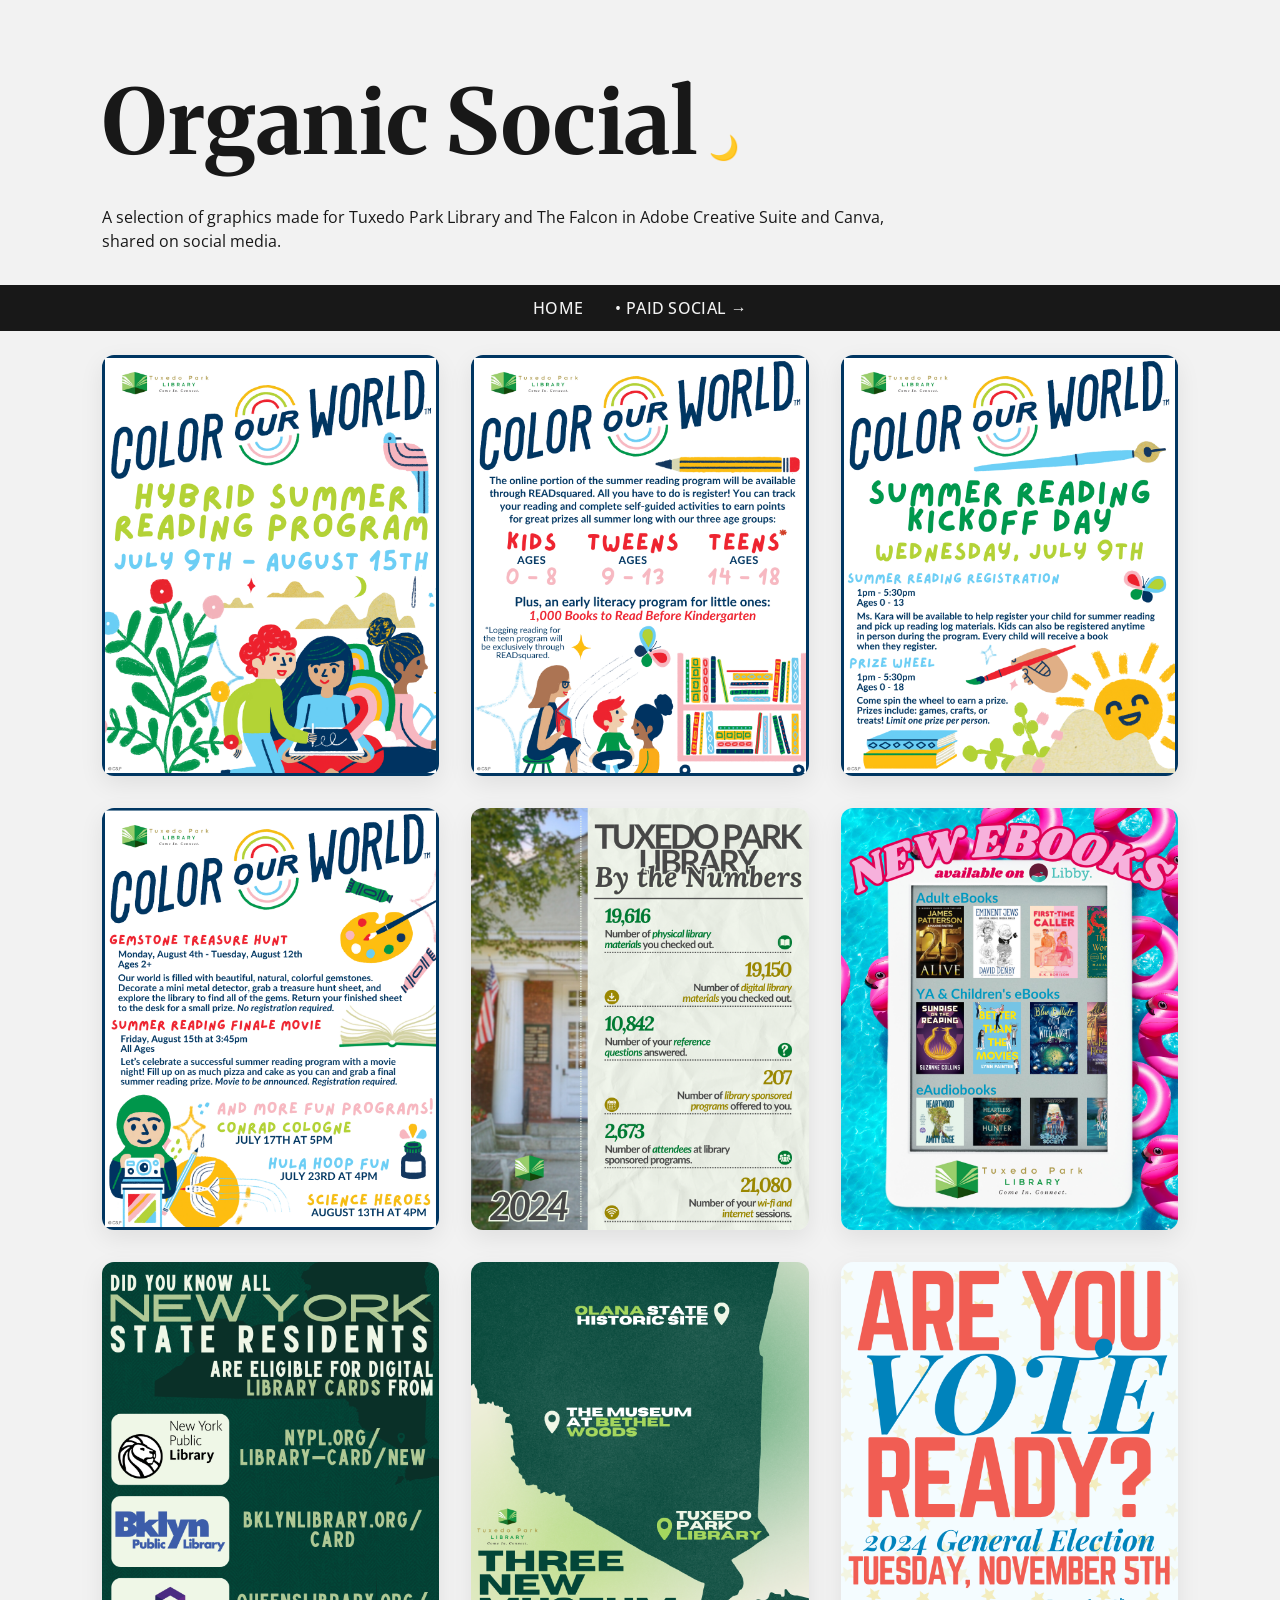
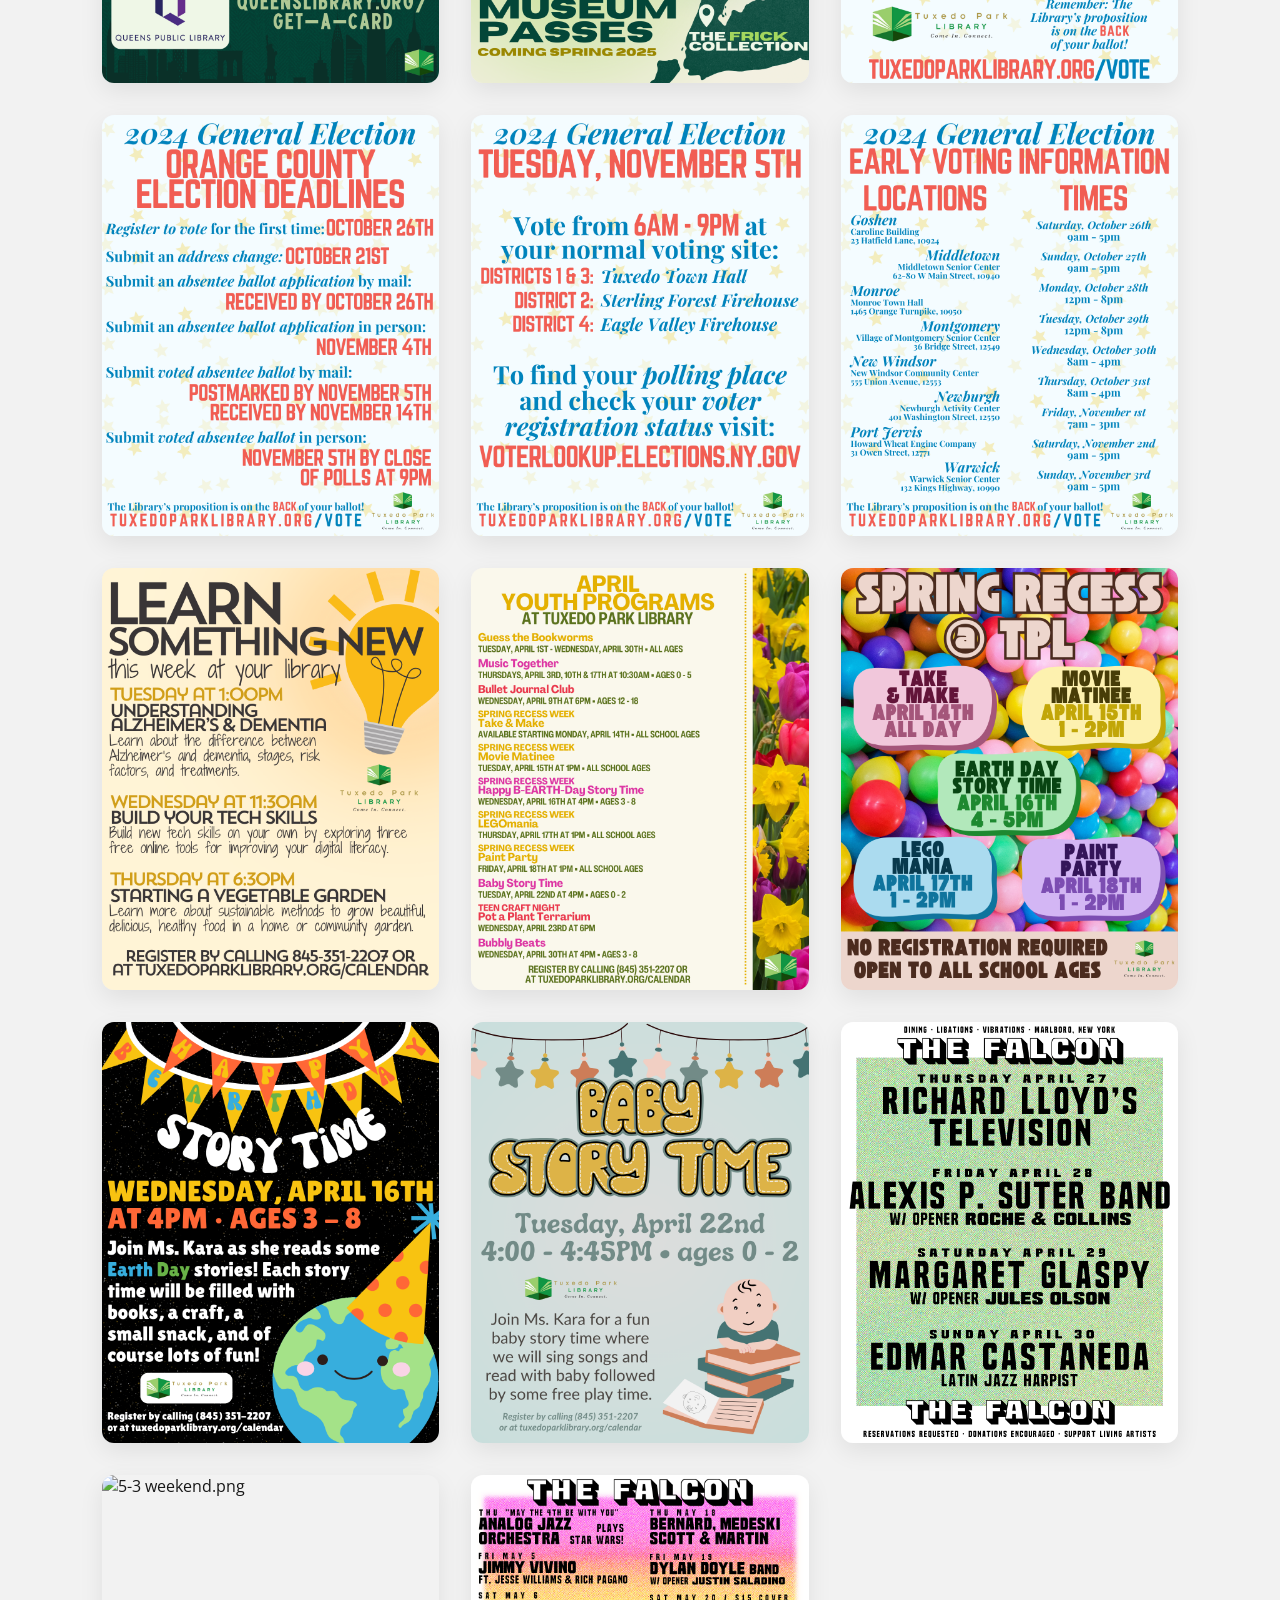
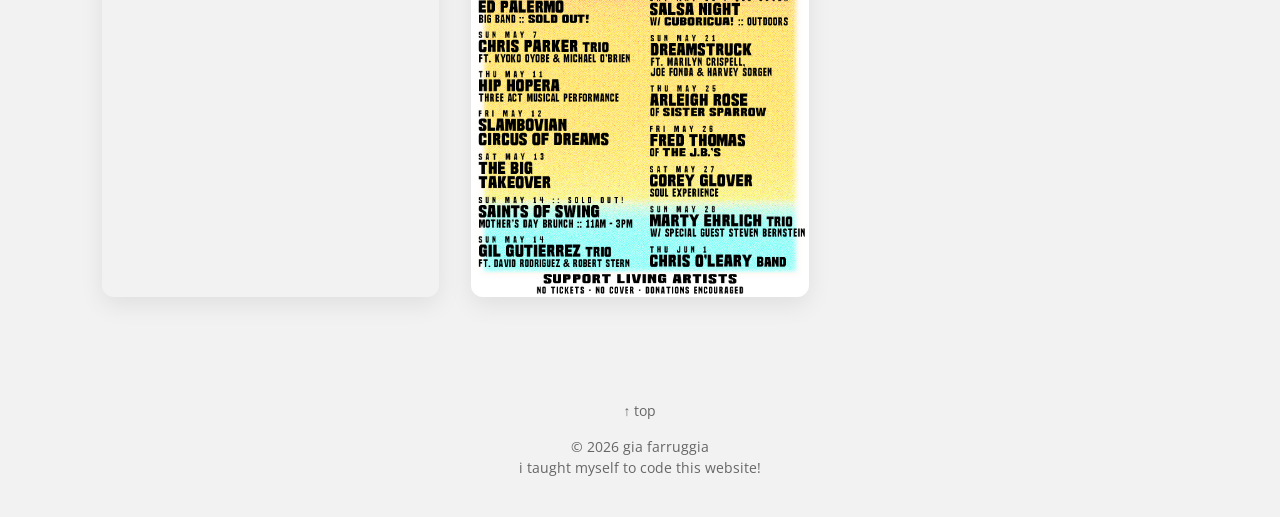
==== pages/organic-social.html @ 2856931c "Refactor links bar layout in organic-social.html" ====
<!DOCTYPE html>
<html>
<head>
    <meta charset="utf-8">
    <meta name="viewport" content="width=device-width,initial-scale=1">

    <title>Organic Social | Gia Farruggia</title>
    <link rel="icon" type="image/png" href="../assets/G.ico">

    <link rel="preconnect" href="https://fonts.googleapis.com">
    <link rel="preconnect" href="https://fonts.gstatic.com" crossorigin>

    <link href="https://fonts.googleapis.com/css2?family=Merriweather:wght@400;700&family=Open+Sans:wght@300;400;600&display=swap" rel="stylesheet">

    <link rel="stylesheet" href="../style.css">
</head>

<body id="top" class="gallery-page">

<section class="intro">

    <div class="intro-text">

        <div class="mobile-theme-link">
            <a href="#" id="theme-toggle-mobile">☾ dark mode</a>
        </div>

<div class="name-row">
    <h1>Organic Social</h1>
    <button id="theme-toggle" aria-label="Toggle dark mode">☾</button>
</div>

        <p class="bio">
            A selection of graphics made for Tuxedo Park Library and The Falcon in Adobe Creative Suite and Canva, shared on social media.
        </p>

    </div>

</section>


<div class="links-bar gallery-nav">

    <a href="/">
        <span class="desktop-link">Home</span>
        <span class="mobile-link">⌂</span>
    </a>

    <div class="gallery-right">
        <span class="divider">•</span>

        <a href="paid-social.html">
            <span class="desktop-link">Paid Social →</span>
            <span class="mobile-link">→</span>
        </a>
    </div>

</div>


<main class="gallery">

<img class="gallery-image" src="../assets/organic-social/srp1.png" alt="srp1.png">
<img class="gallery-image" src="../assets/organic-social/srp2.png" alt="srp2.png">
<img class="gallery-image" src="../assets/organic-social/srp3.png" alt="srp3.png">
<img class="gallery-image" src="../assets/organic-social/srp4.png" alt="srp4.png">
<img class="gallery-image" src="../assets/organic-social/by the numbers 2024.png" alt="by the numbers 2024.png">
<img class="gallery-image" src="../assets/organic-social/june 25 new econtent.png" alt="june 25 new econtent.png">
<img class="gallery-image" src="../assets/organic-social/REBW25 nys residents.png" alt="REBW25 nys residents.png">
<img class="gallery-image" src="../assets/organic-social/museum passes icymi.png" alt="museum passes icymi.png">
<img class="gallery-image" src="../assets/organic-social/vote1.png" alt="vote1.png">
<img class="gallery-image" src="../assets/organic-social/vote2.png" alt="vote2.png">
<img class="gallery-image" src="../assets/organic-social/vote3.png" alt="vote3.png">
<img class="gallery-image" src="../assets/organic-social/vote4.png" alt="vote4.png">
<img class="gallery-image" src="../assets/organic-social/learn something new.png" alt="learn something new.png">
<img class="gallery-image" src="../assets/organic-social/apr1.png" alt="apr1.png">
<img class="gallery-image" src="../assets/organic-social/apr5.png" alt="apr5.png">
<img class="gallery-image" src="../assets/organic-social/apr6.png" alt="apr6.png">
<img class="gallery-image" src="../assets/organic-social/apr7.png" alt="apr7.png">
<img class="gallery-image" src="../assets/organic-social/4-27 weekend.png" alt="4-27 weekend.png">
<img class="gallery-image" src="../assets/organic-social/5-3 weekend.png" alt="5-3 weekend.png">
<img class="gallery-image" src="../assets/organic-social/may 23 month lineup ig.png" alt="may 23 month lineup ig.png">

</main>
    
    <div class="lightbox" id="lightbox">
    <span class="lightbox-close">&times;</span>
    <div class="lightbox-content">
        <button class="lightbox-prev">&#10094;</button>
        <img class="lightbox-image" id="lightbox-image" src="" alt="">
        <button class="lightbox-next">&#10095;</button>
    </div>
</div>
<script src="../script.js"></script>


    <footer class="site-footer">

    <a href="#top">↑ top</a>

    <p>
        © 2026 gia farruggia<br>
        i taught myself to code this website!
    </p>

</footer>
</body>
</html>
---- style.css ----
:root {
    --serif-font: "Merriweather", serif;
    --sans-font: "Open Sans", sans-serif;

    --background: #f2f2f2;
    --text: #181818;
    --bio-text: #181818;
    --secondary-text: #666;
    --card-background: white;
    --nav-background: #181818;
    --nav-text: #f2f2f2;
    --link: #990000;
    --link-hover: #470000;
}

.dark-mode {
    --background: #181818;
    --text: #f2f2f2;
    --bio-text: #f2f2f2;
    --secondary-text: #aaaaaa;
    --card-background: #242424;
    --nav-background: #f2f2f2;
    --nav-text: #181818;
    --link: #ffb8b8;
    --link-hover: #ffe6e6;
}

body{
    margin:0;
    font-family:var(--sans-font);
    background:var(--background);
    color:var(--text);
}

.intro{
    padding:5rem 8vw 1rem;
    display:flex;
    align-items:flex-start;
    justify-content:space-between;
    gap:3rem;
}

.intro h1{
    font-family:var(--serif-font);
    font-size:clamp(3rem,7vw,5.8rem);
    font-weight:700;
    line-height:.95;
    margin:0;
}

.intro-text{
    flex:1;
}

.headshot{
    width:220px;
    height:220px;
    object-fit:cover;
    border-radius:50%;
    flex-shrink:0;
}

.subtitle {
    margin-top:1.75rem;

    font-family:var(--sans-font);
    font-size:1rem;
    font-weight:600;
    letter-spacing:.18em;
    text-transform:uppercase;

    color:var(--secondary-text);
}

.bio {
    margin-top:1.25rem;
    max-width:800px;
    font-family:var(--sans-font);
    font-size:1rem;
    line-height:1.5;
    color:var(--bio-text);
}

.gallery-page .bio{
    margin-top:2.5rem;
    max-width:800px;
}

a{
    color:var(--link);
}

a:hover{
    color:var(--link-hover);
}

.links-bar{
    background:var(--nav-background);
    padding:.75rem 8vw;

    color:var(--nav-text);
    text-transform: uppercase;
    font-weight:500;
    letter-spacing:.02em;

    display:flex;
    justify-content:center;
    gap:2rem;
    align-items:center;
}

.links-bar a{
    color:var(--nav-text);
    text-transform:uppercase;
    text-decoration:none;
    font-weight:500;
    letter-spacing:.02em;
}

.links-bar a:hover{
    opacity:.7;
}

.gallery-nav{
    justify-content:center;
}

.gallery-nav a:first-child{
    margin-right:0;
}
.grid{
    display:grid;
    grid-template-columns:repeat(auto-fit,minmax(320px,1fr));
    gap:2rem;
    padding:1.5rem 8vw 5rem;
}

.gallery{
    display:grid;
    grid-template-columns:repeat(auto-fit, minmax(280px, 1fr));
    gap:2rem;
    padding:1.5rem 8vw 5rem;
}

.gallery img{
    width:100%;
    height:auto;
    display:block;
    border-radius:12px;
    box-shadow:0 8px 24px rgba(0,0,0,.08);
    transition:transform .25s ease, box-shadow .25s ease;
}

.gallery img:hover{
        transform:scale(1.02);
        box-shadow:0 12px 30px rgba(0,0,0,.12);
}

.pdf-thumbnail{
    width:100%;
    height:auto;
    display:block;
    border-radius:12px;
    box-shadow:0 8px 24px rgba(0,0,0,.08);
    transition:transform .2s ease;
}

.pdf-thumbnail:hover{
    transform:translateY(-4px);
}

.calendar-gallery{
    grid-template-columns:repeat(2, 1fr);
}

.web-gallery{
    grid-template-columns:repeat(3, 1fr);
}

.lightbox{
    display:none;
    position:fixed;
    z-index:1000;
    inset:0;
    background:rgba(0,0,0,.85);
    justify-content:center;
    align-items:center;
}

.lightbox-image{
    max-width:80vw;
    max-height:80vh;
    width:auto;
    height:auto;
    object-fit:contain;
}

.lightbox-close{
    position:absolute;
    top:2rem;
    right:3rem;
    color:white;
    font-size:3rem;
    cursor:pointer;
}

.lightbox-content{
    display:flex;
    align-items:center;
    gap:1rem;
    max-width:90vw;
    max-height:90vh;
}

.lightbox-prev,
.lightbox-next{
    background:none;
    border:none;
    color:white;
    font-size:3rem;
    cursor:pointer;
    flex-shrink:0;
}

.lightbox-prev:hover,
.lightbox-next:hover{
    opacity:.7;
}

.lightbox-image-wrapper{
    text-align:center;
}

.lightbox-caption{
    color:white;
    font-family:var(--sans-font);
    font-size:.9rem;
    margin:1rem 0 0;
}

.card{
    text-decoration:none;
    color:inherit;
    background:var(--card-background);
    border-radius:16px;
    overflow:hidden;
    box-shadow:0 10px 30px rgba(0,0,0,.06);
    transition:.25s;
}

.card:hover{
    transform:translateY(-6px);
}

.card:hover img{
    opacity:1;
}

.card img{
    width:100%;
    aspect-ratio:4/3;
    object-fit:cover;
    display:block;
    background:#ddd;
    opacity:.65;
    transition:.25s ease;
}
.card div{
    padding:1.2rem
}

.card p{
    margin:.6rem 0 0;
    font-size:.85rem;
    text-transform:uppercase;
    color:var(--secondary-text);
    letter-spacing:.02em;
}

h3{
    margin:0;
    font-family:var(--serif-font);
    font-size:2rem;
}

.desktop-link{
    display:inline;
}

.mobile-link{
    display:none;
}

.name-row{
    display:flex;
    align-items:baseline;
    gap:.75rem;
}

#theme-toggle{
    border:none;
    background:none;
    font-size:1.5rem;
    cursor:pointer;
    color:var(--text);
    padding:0;
    line-height:1;
    transform:translateY(.1rem);
    transition:opacity .2s ease, transform .2s ease;
}

#theme-toggle:hover{
    opacity:.6;
    transform:translateY(.1rem) rotate(15deg);
}

.mobile-theme-link{
    display:none;
}

.mobile-theme-link a{
    color:var(--secondary-text);
    text-decoration:none;
    font-size:.85rem;
    text-transform:lowercase;
}

.mobile-theme-link a:hover{
    color:var(--text);
}

.site-footer{
    text-align:center;
    padding:1.5rem 8vw;
    font-family:var(--sans-font);
    font-size:.85rem;
    color:var(--secondary-text);
    text-transform:lowercase;
}

.site-footer a{
    color:var(--secondary-text);
    text-decoration:none;
}

.site-footer a:hover{
    color:var(--text);
}

.site-footer p{
    margin-top:1rem;
    line-height:1.6;
}

@media (max-width:700px){

    .intro{
        flex-direction:column;
        align-items:flex-start;
    }

    .headshot{
        display:none;
    }

    .subtitle span{
        display:block;
    }

    .subtitle .divider{
        display:none;
    }

    .desktop-link{
        display:none;
    }

    .mobile-link{
        display:inline;
    }

    .calendar-gallery{
        grid-template-columns:1fr;
    }

    .divider{
        display:none;
    }

    .web-gallery{
        grid-template-columns:1fr;
    }

    .card img{
        opacity:1;
    }

    .gallery img:hover,
    .card:hover{
        transform:none;
    }

    .mobile-theme-link{
        display:block;
        margin-bottom:1rem;
    }

    .name-row button{
        display:none;
    }

}
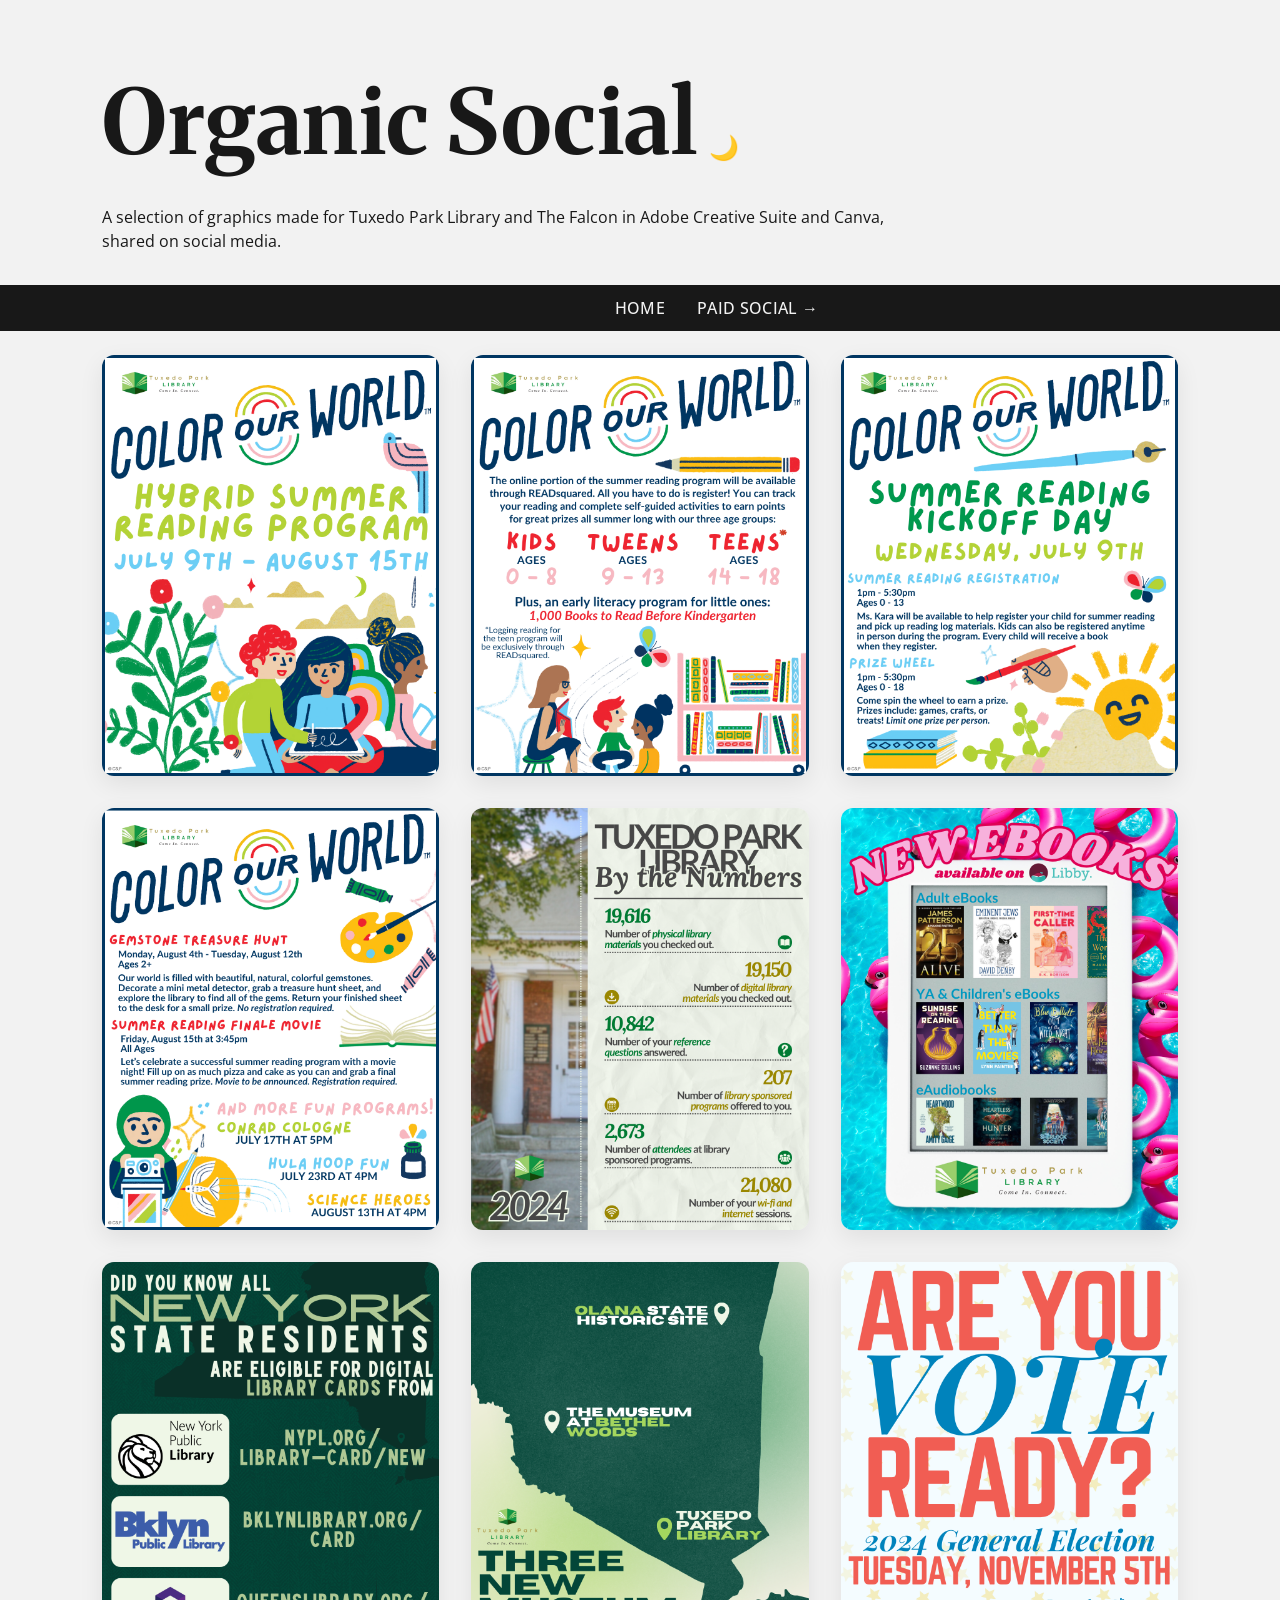
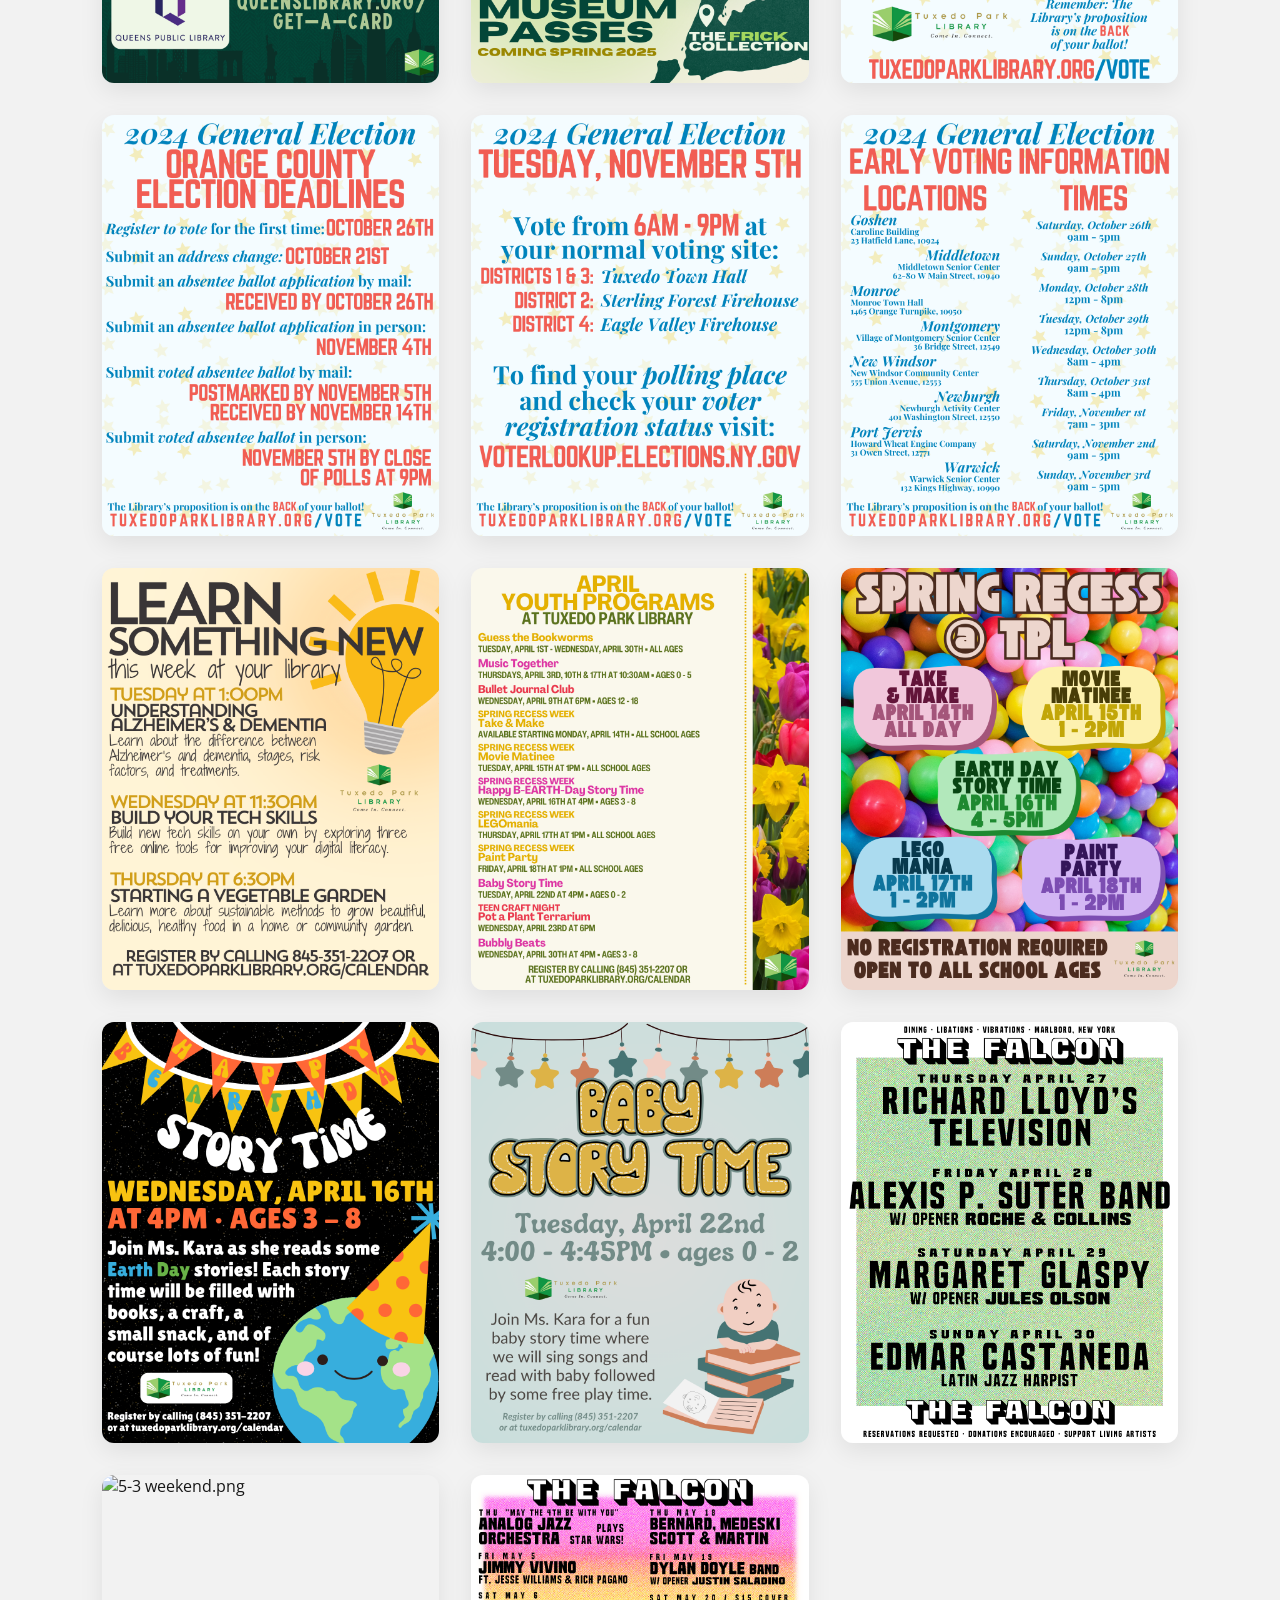
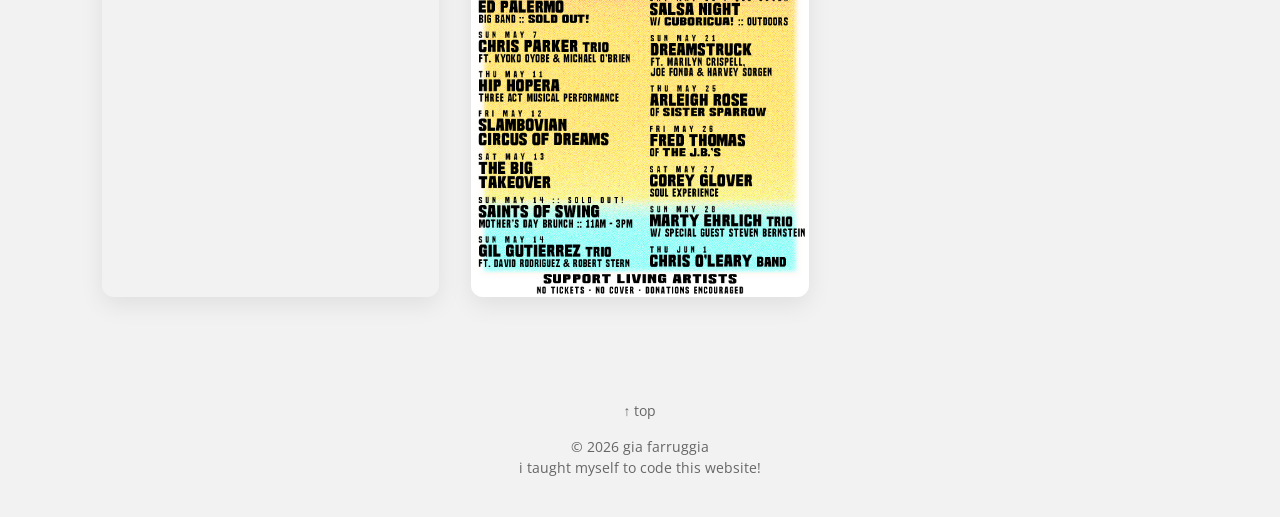
==== commit 613fd717: "Update organic-social.html" ====
--- a/pages/organic-social.html
+++ b/pages/organic-social.html
@@ -41,22 +41,19 @@
 
 <div class="links-bar gallery-nav">
 
-    <a href="/">
+    <span class="nav-left"></span>
+
+    <a class="nav-center" href="/">
         <span class="desktop-link">Home</span>
         <span class="mobile-link">⌂</span>
     </a>
 
-    <div class="gallery-right">
-        <span class="divider">•</span>
-
-        <a href="paid-social.html">
-            <span class="desktop-link">Paid Social →</span>
-            <span class="mobile-link">→</span>
-        </a>
-    </div>
+    <a class="nav-right" href="paid-social.html">
+        <span class="desktop-link">Paid Social →</span>
+        <span class="mobile-link">→</span>
+    </a>
 
 </div>
-
 
 <main class="gallery">
 
--- a/style.css
+++ b/style.css
@@ -121,13 +121,24 @@
     opacity:.7;
 }
 
-.gallery-nav{
-    justify-content:center;
-}
-
-.gallery-nav a:first-child{
-    margin-right:0;
-}
+.gallery-nav {
+    display:grid;
+    grid-template-columns:1fr auto 1fr;
+    align-items:center;
+}
+
+.gallery-nav .nav-left {
+    justify-self:end;
+}
+
+.gallery-nav .nav-center {
+    justify-self:center;
+}
+
+.gallery-nav .nav-right {
+    justify-self:start;
+}
+
 .grid{
     display:grid;
     grid-template-columns:repeat(auto-fit,minmax(320px,1fr));
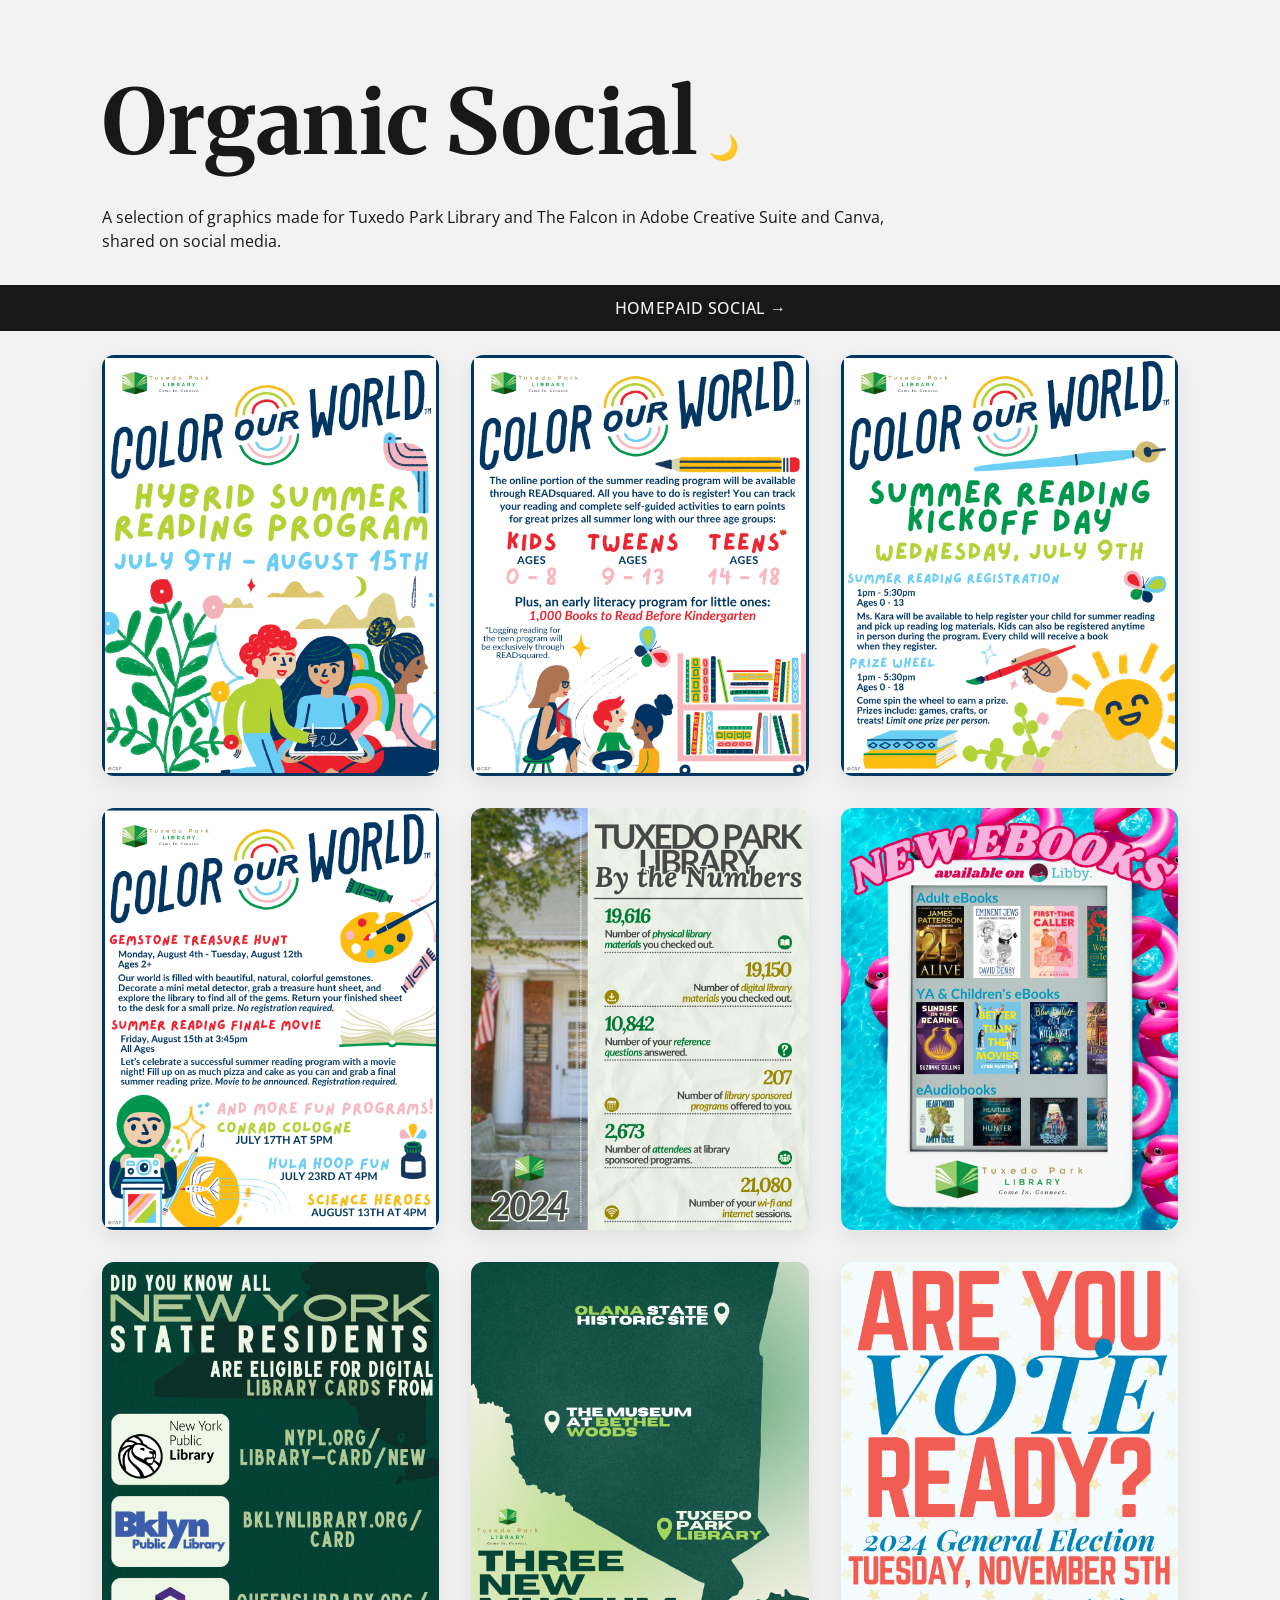
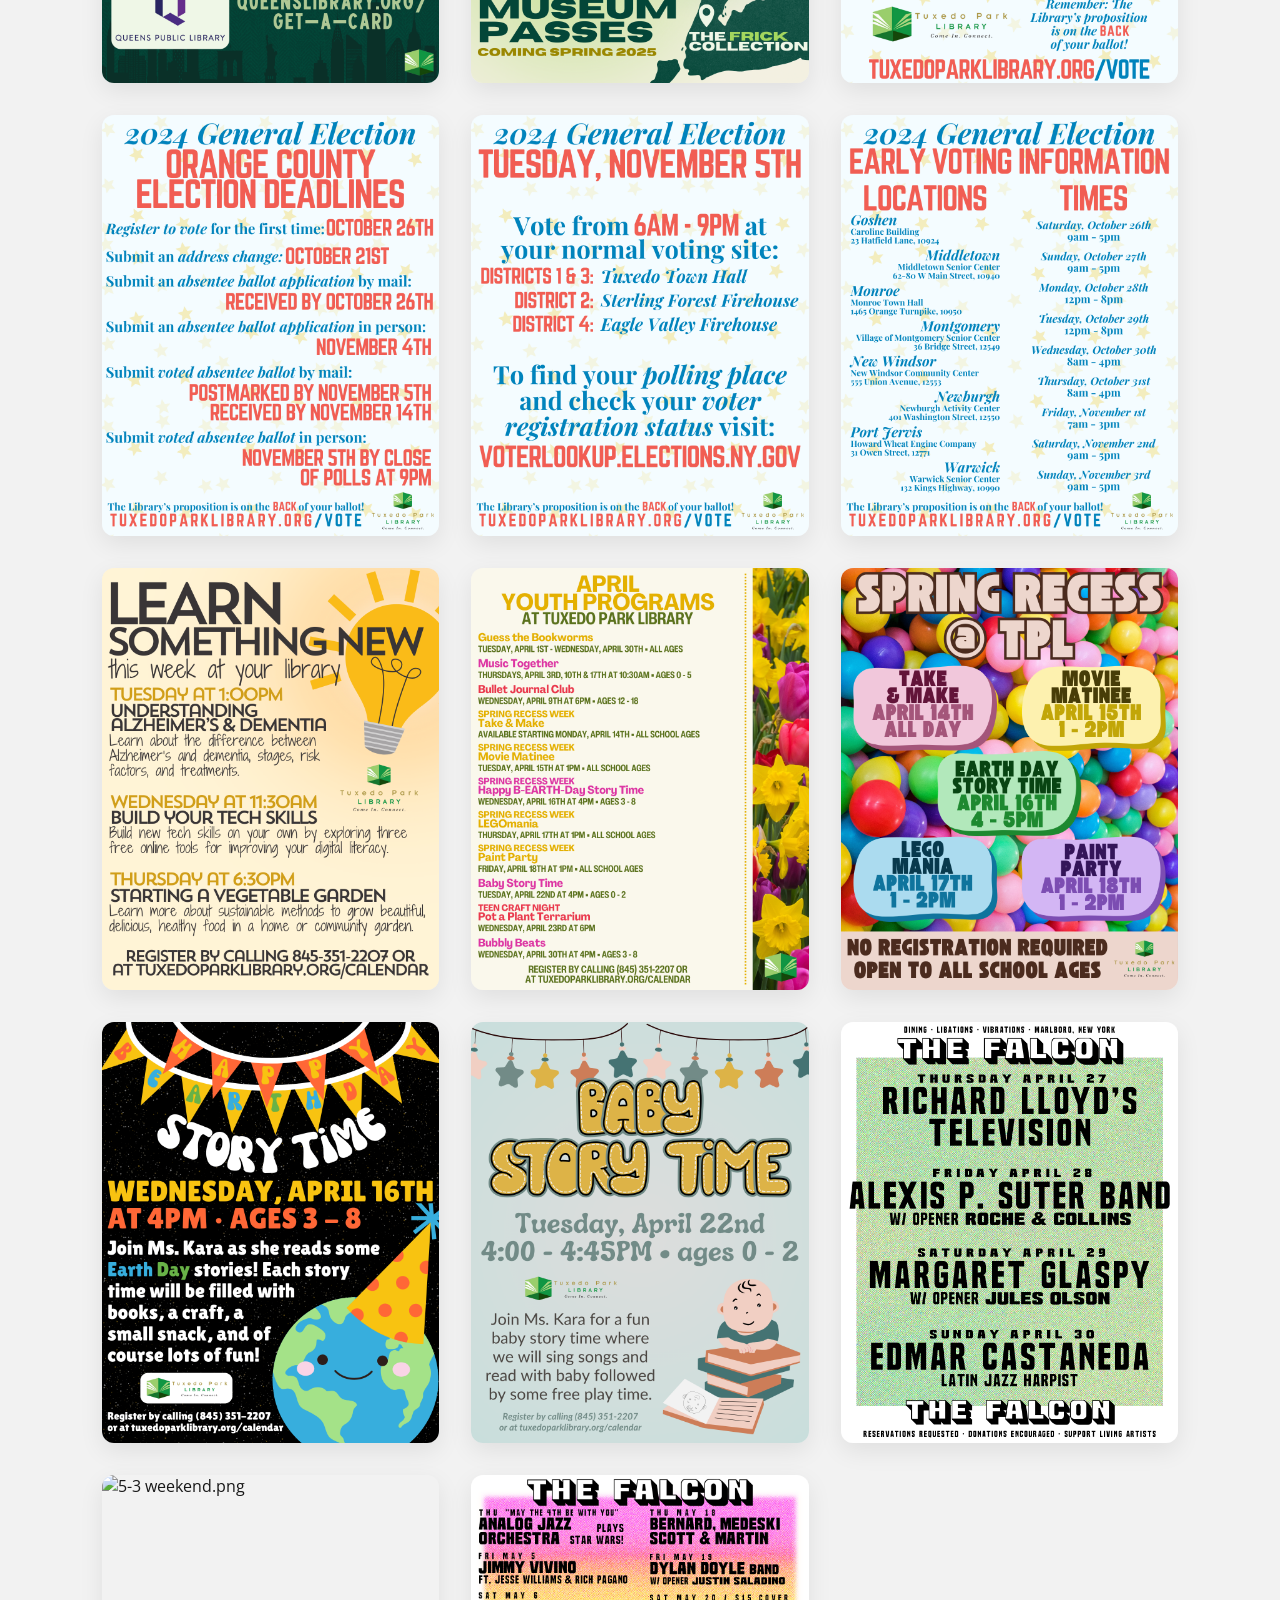
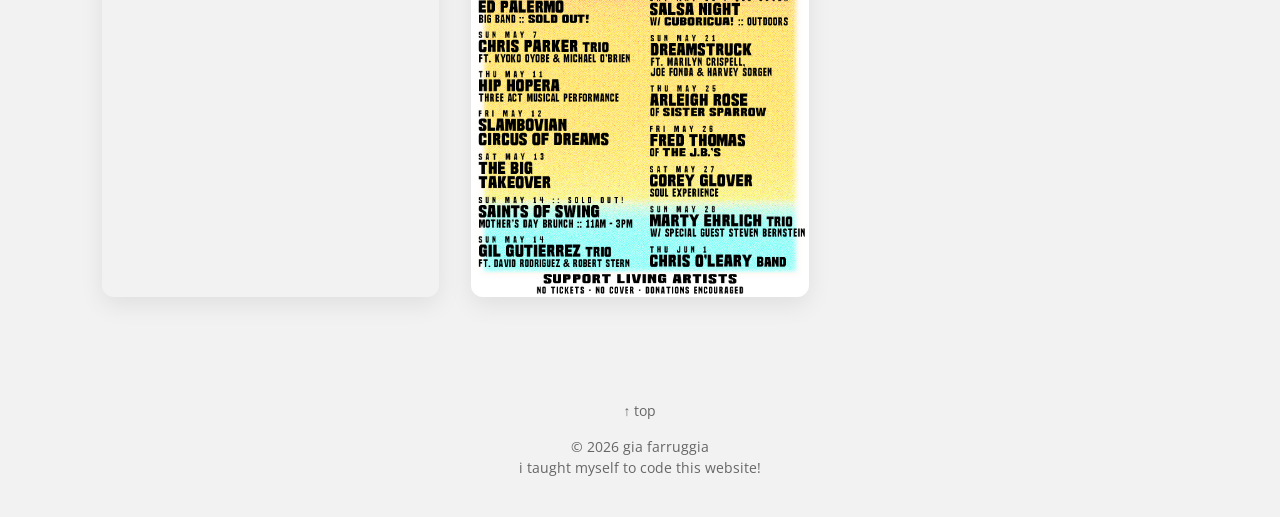
==== commit b44c870c: "Update organic-social.html" ====
--- a/pages/organic-social.html
+++ b/pages/organic-social.html
@@ -41,7 +41,7 @@
 
 <div class="links-bar gallery-nav">
 
-    <span class="nav-left"></span>
+    <div></div>
 
     <a class="nav-center" href="/">
         <span class="desktop-link">Home</span>
--- a/style.css
+++ b/style.css
@@ -104,9 +104,8 @@
     letter-spacing:.02em;
 
     display:flex;
+    align-items:center;
     justify-content:center;
-    gap:2rem;
-    align-items:center;
 }
 
 .links-bar a{
@@ -115,6 +114,7 @@
     text-decoration:none;
     font-weight:500;
     letter-spacing:.02em;
+    white-space:nowrap;
 }
 
 .links-bar a:hover{
@@ -122,21 +122,34 @@
 }
 
 .gallery-nav {
-    display:grid;
-    grid-template-columns:1fr auto 1fr;
-    align-items:center;
+    display: grid;
+    grid-template-columns: 1fr auto 1fr;
+    align-items: center;
+    padding: .75rem 8vw;
 }
 
 .gallery-nav .nav-left {
-    justify-self:end;
+    justify-self: end;
 }
 
 .gallery-nav .nav-center {
-    justify-self:center;
+    justify-self: center;
 }
 
 .gallery-nav .nav-right {
-    justify-self:start;
+    justify-self: start;
+}
+
+.gallery-nav a {
+    white-space: nowrap;
+}
+
+.gallery-nav a{
+    white-space:nowrap;
+}
+
+.gallery-nav a{
+    white-space:nowrap;
 }
 
 .grid{
@@ -378,10 +391,6 @@
         display:block;
     }
 
-    .subtitle .divider{
-        display:none;
-    }
-
     .desktop-link{
         display:none;
     }
@@ -392,10 +401,6 @@
 
     .calendar-gallery{
         grid-template-columns:1fr;
-    }
-
-    .divider{
-        display:none;
     }
 
     .web-gallery{
@@ -421,3 +426,11 @@
     }
 
 }
+
+.links-bar{
+    overflow:hidden;
+}
+
+.links-bar *{
+    white-space:nowrap;
+}
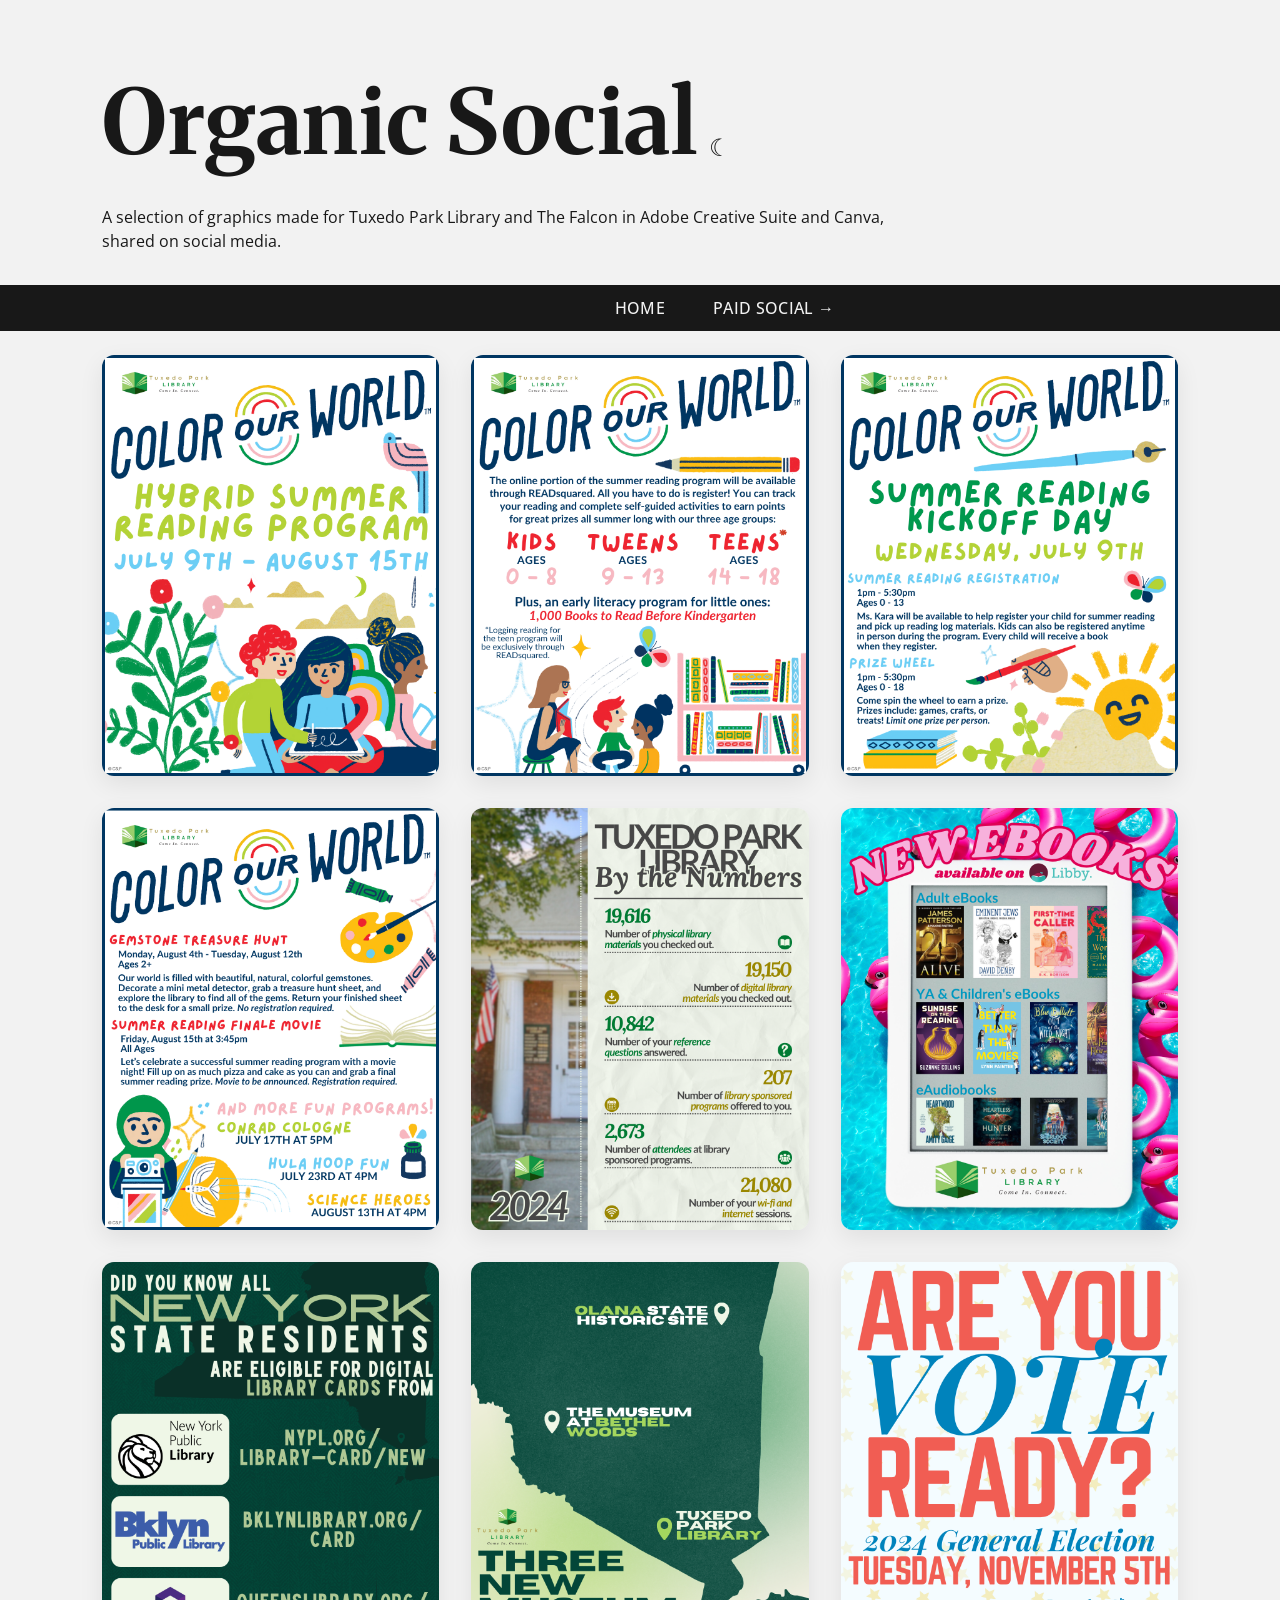
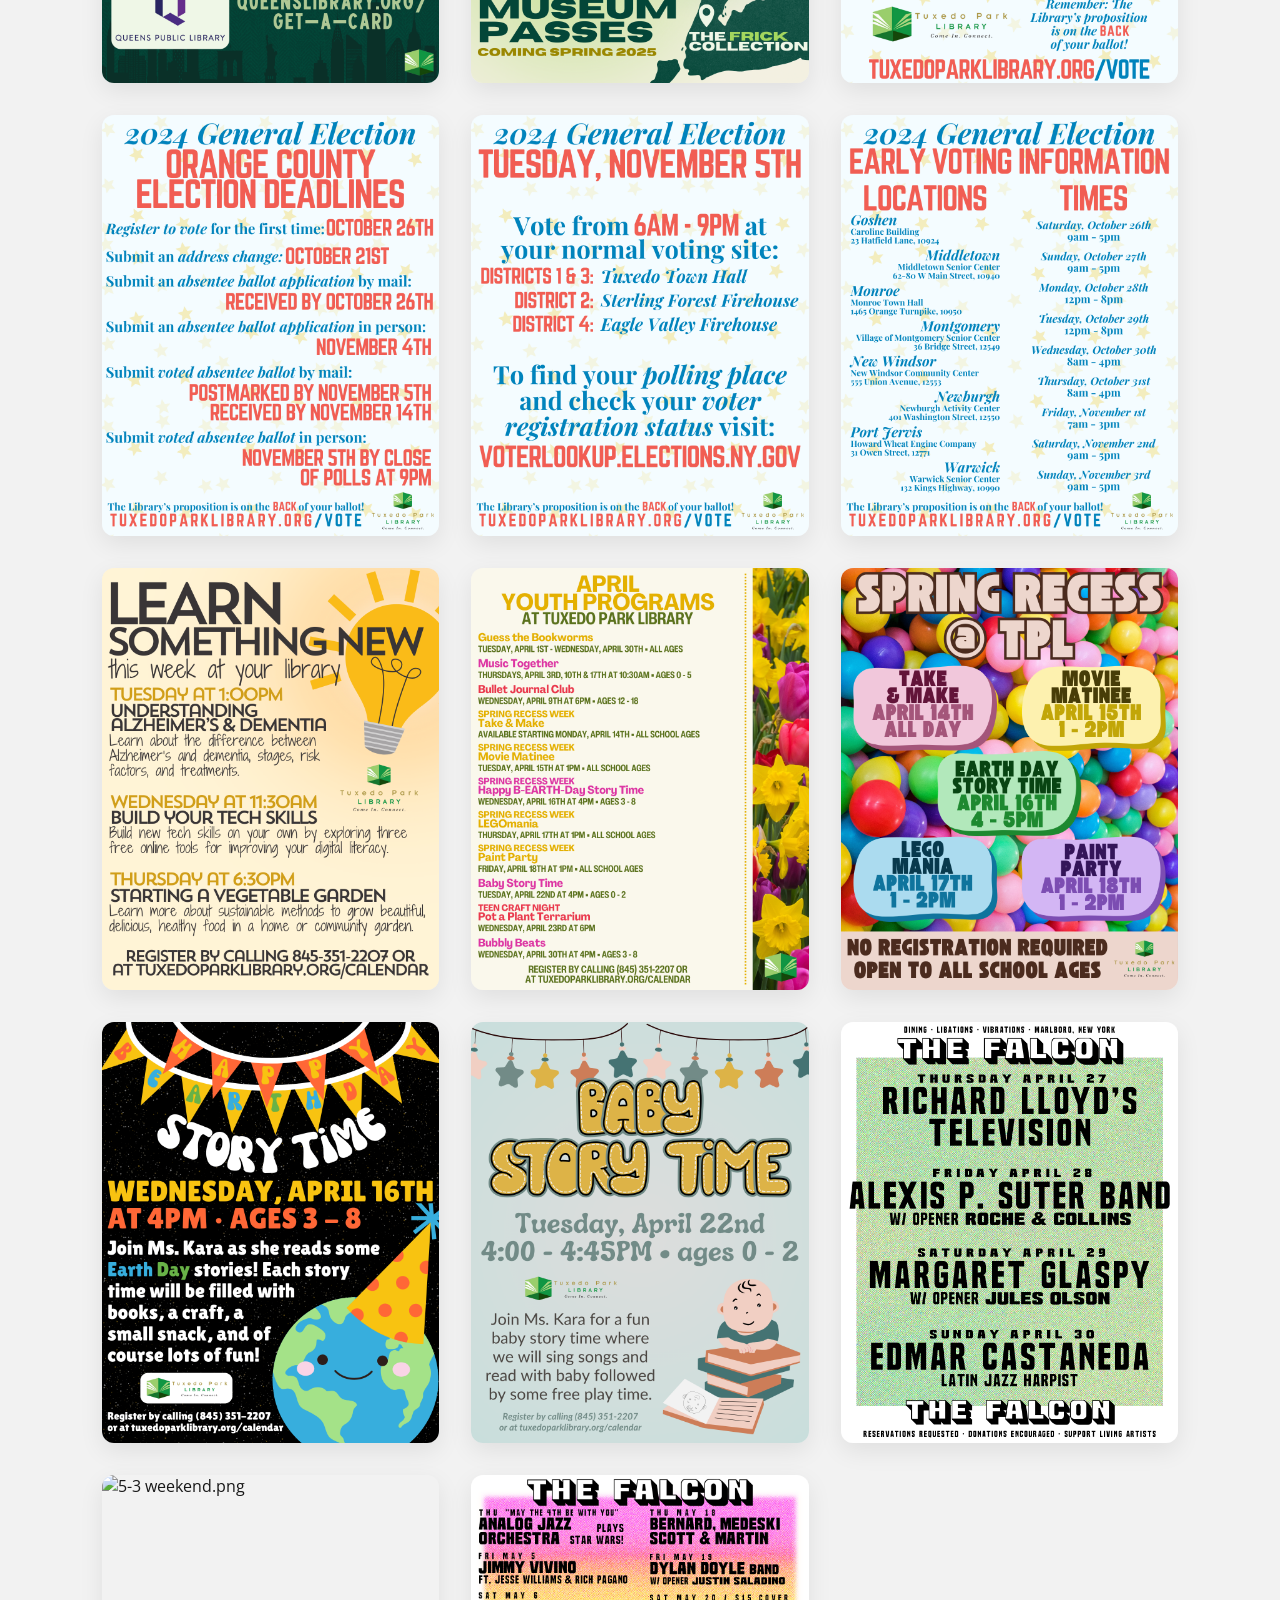
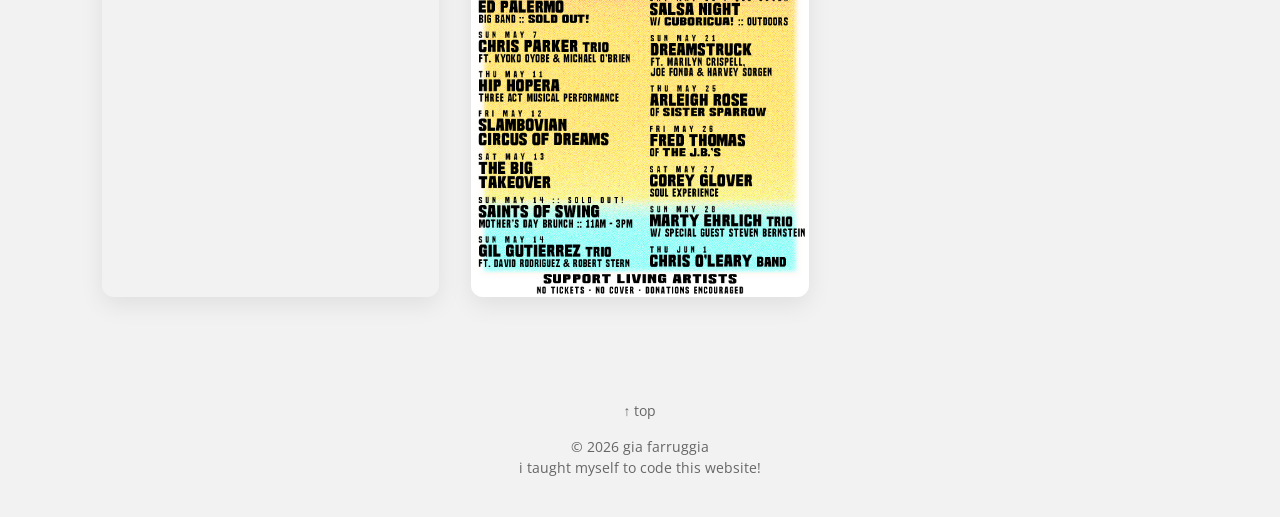
==== commit 2645197e: "Update organic-social.html" ====
--- a/pages/organic-social.html
+++ b/pages/organic-social.html
@@ -4,7 +4,7 @@
     <meta charset="utf-8">
     <meta name="viewport" content="width=device-width,initial-scale=1">
 
-    <title>Organic Social | Gia Farruggia</title>
+    <title>Gia Farruggia • Organic Social</title>
     <link rel="icon" type="image/png" href="../assets/G.ico">
 
     <link rel="preconnect" href="https://fonts.googleapis.com">
--- a/style.css
+++ b/style.css
@@ -123,9 +123,10 @@
 
 .gallery-nav {
     display: grid;
-    grid-template-columns: 1fr auto 1fr;
+    grid-template-columns: minmax(0,1fr) auto minmax(0,1fr);
     align-items: center;
     padding: .75rem 8vw;
+    column-gap: 3rem;
 }
 
 .gallery-nav .nav-left {
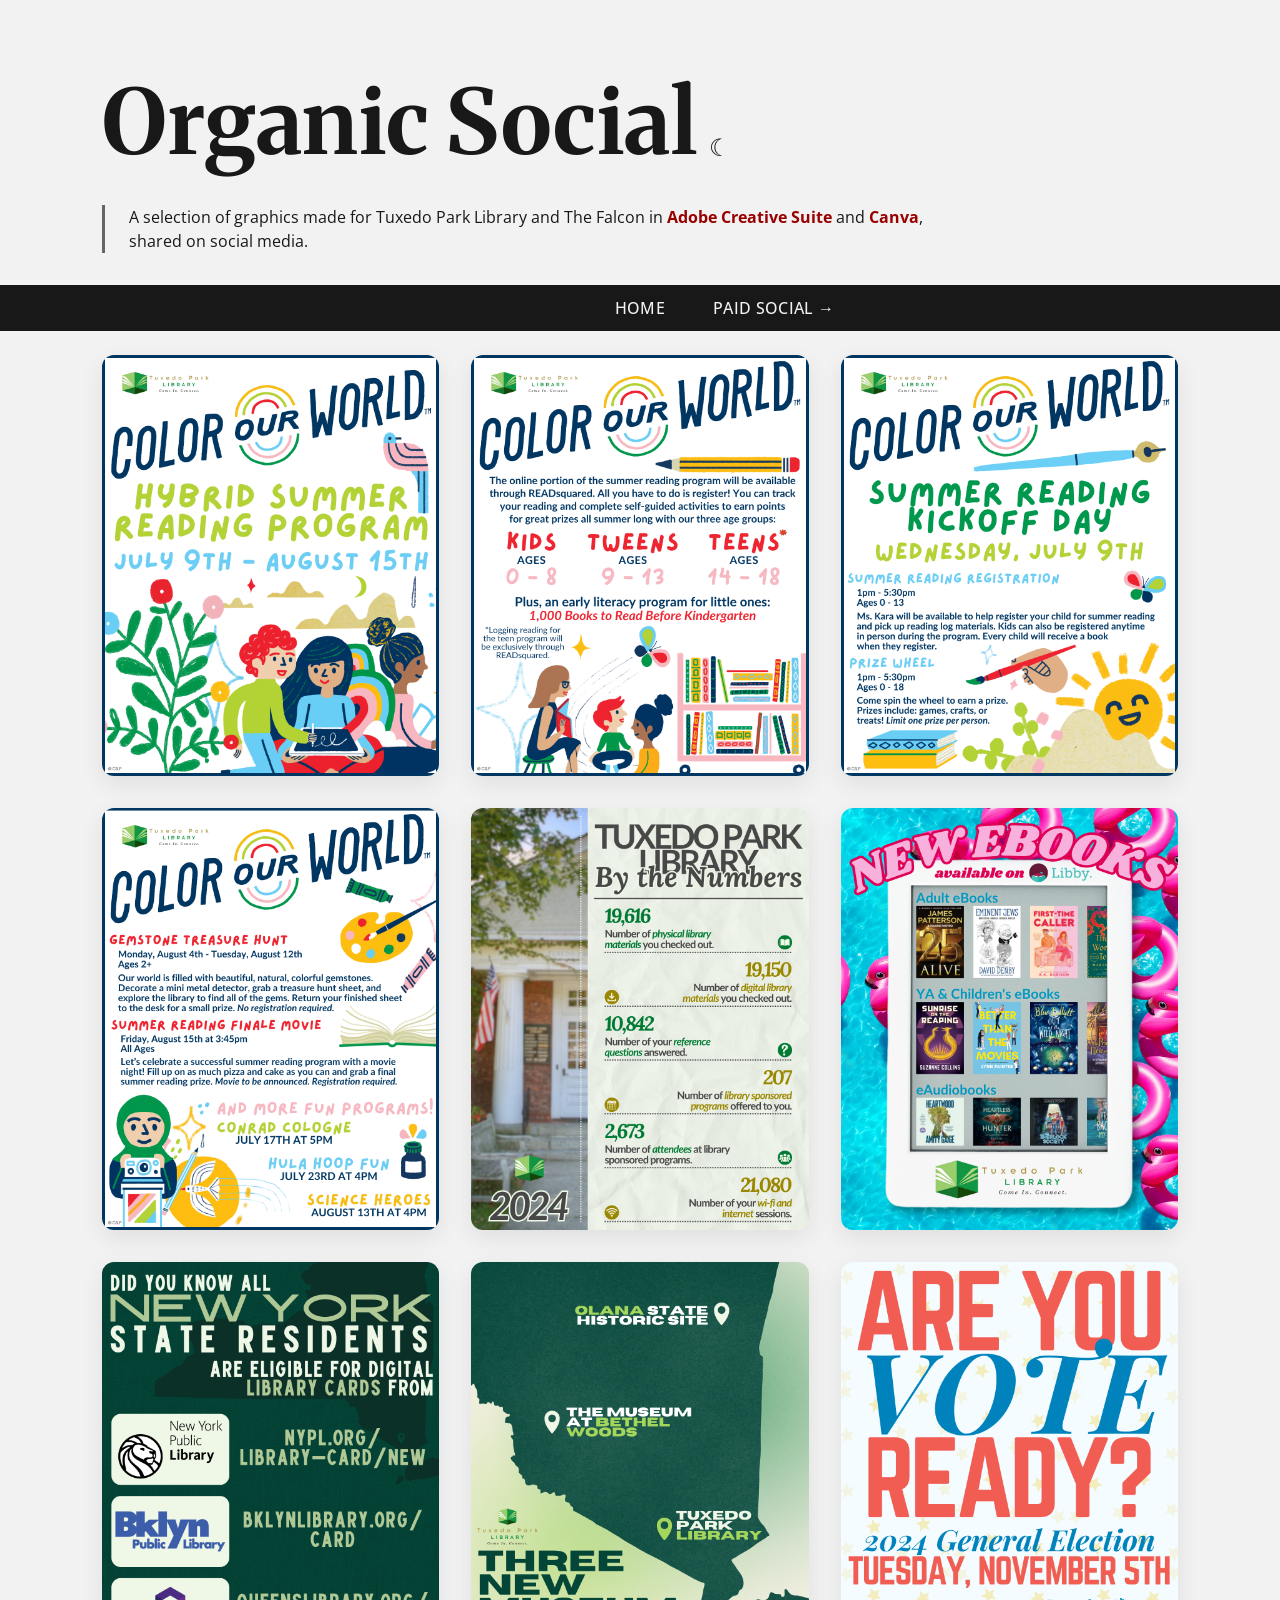
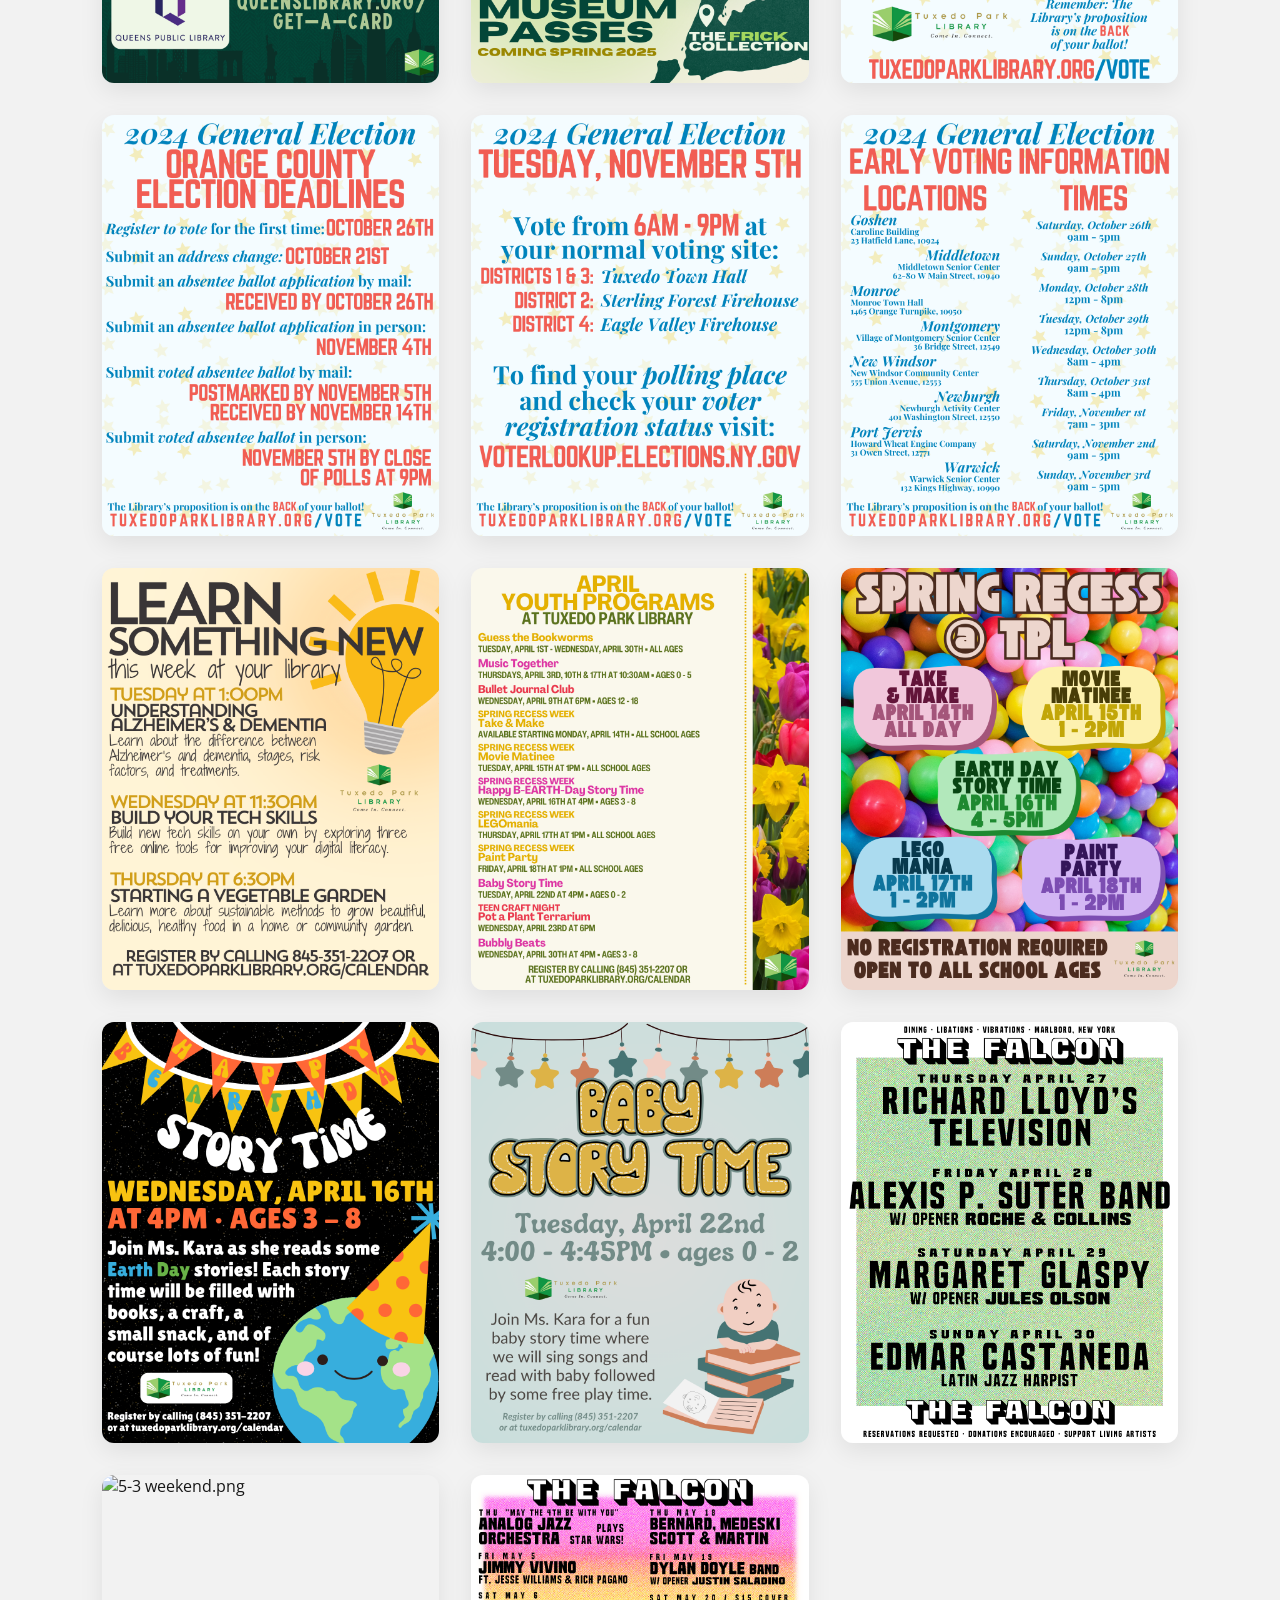
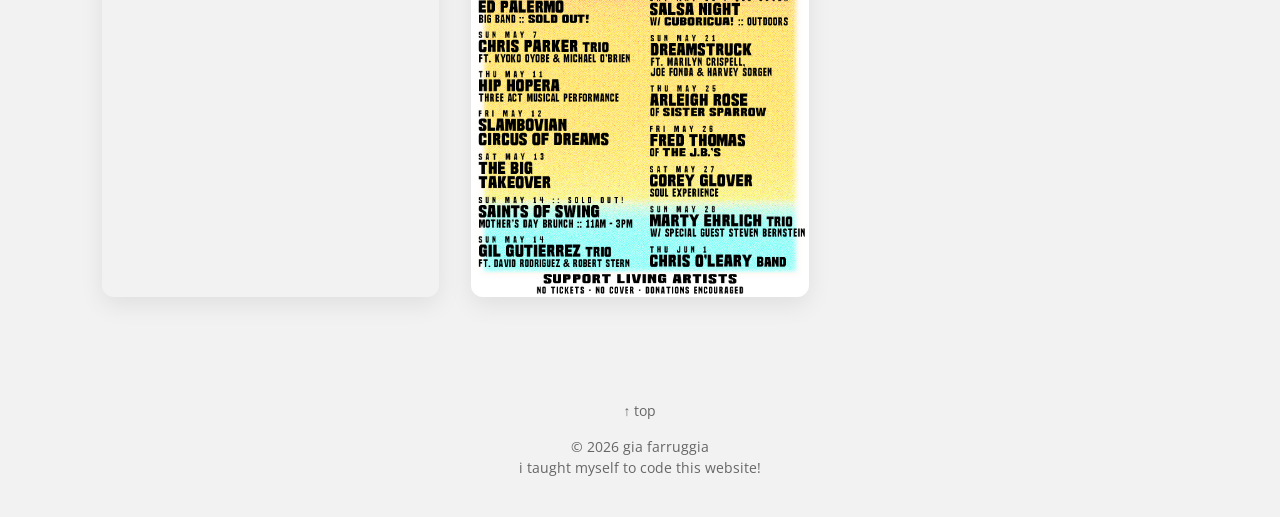
==== commit 52d7c455: "Emphasize software names in bio section" ====
--- a/pages/organic-social.html
+++ b/pages/organic-social.html
@@ -31,7 +31,7 @@
 </div>
 
         <p class="bio">
-            A selection of graphics made for Tuxedo Park Library and The Falcon in Adobe Creative Suite and Canva, shared on social media.
+            A selection of graphics made for Tuxedo Park Library and The Falcon in <strong>Adobe Creative Suite</strong> and <strong>Canva</strong>, shared on social media.
         </p>
 
     </div>
--- a/style.css
+++ b/style.css
@@ -32,6 +32,11 @@
     color:var(--text);
 }
 
+strong,
+b {
+    color: var(--link);
+}
+
 .intro{
     padding:5rem 8vw 1rem;
     display:flex;
@@ -143,14 +148,6 @@
 
 .gallery-nav a {
     white-space: nowrap;
-}
-
-.gallery-nav a{
-    white-space:nowrap;
-}
-
-.gallery-nav a{
-    white-space:nowrap;
 }
 
 .grid{
@@ -377,6 +374,15 @@
     line-height:1.6;
 }
 
+@media (min-width:701px){
+
+    .bio{
+        border-left:3px solid var(--secondary-text);
+        padding-left:1.5rem;
+    }
+
+}
+
 @media (max-width:700px){
 
     .intro{
@@ -388,8 +394,12 @@
         display:none;
     }
 
-    .subtitle span{
+   .subtitle span:not(.divider){
         display:block;
+    }
+
+    .subtitle .divider{
+        display:none;
     }
 
     .desktop-link{
@@ -398,6 +408,10 @@
 
     .mobile-link{
         display:inline;
+    }
+
+    .divider{
+        display:none;
     }
 
     .calendar-gallery{
@@ -432,6 +446,6 @@
     overflow:hidden;
 }
 
-.links-bar *{
+.gallery-nav *{
     white-space:nowrap;
 }
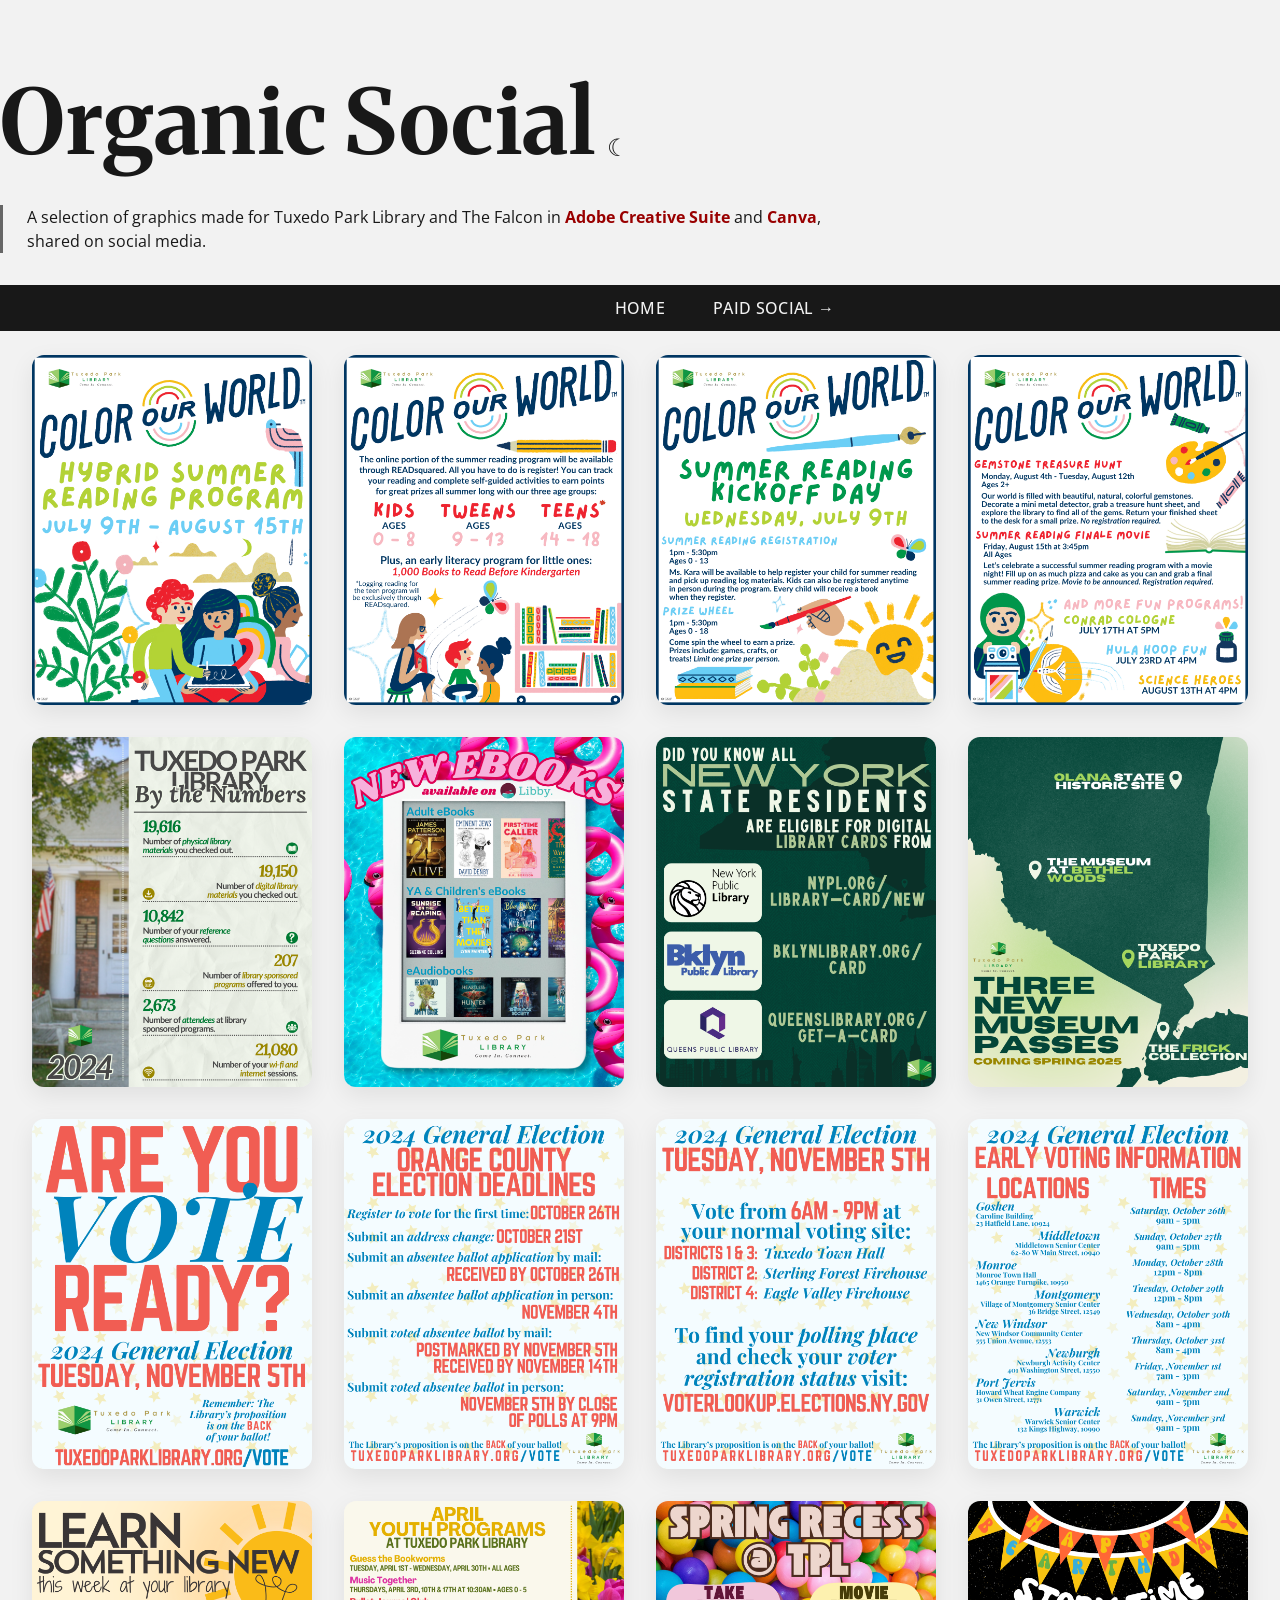
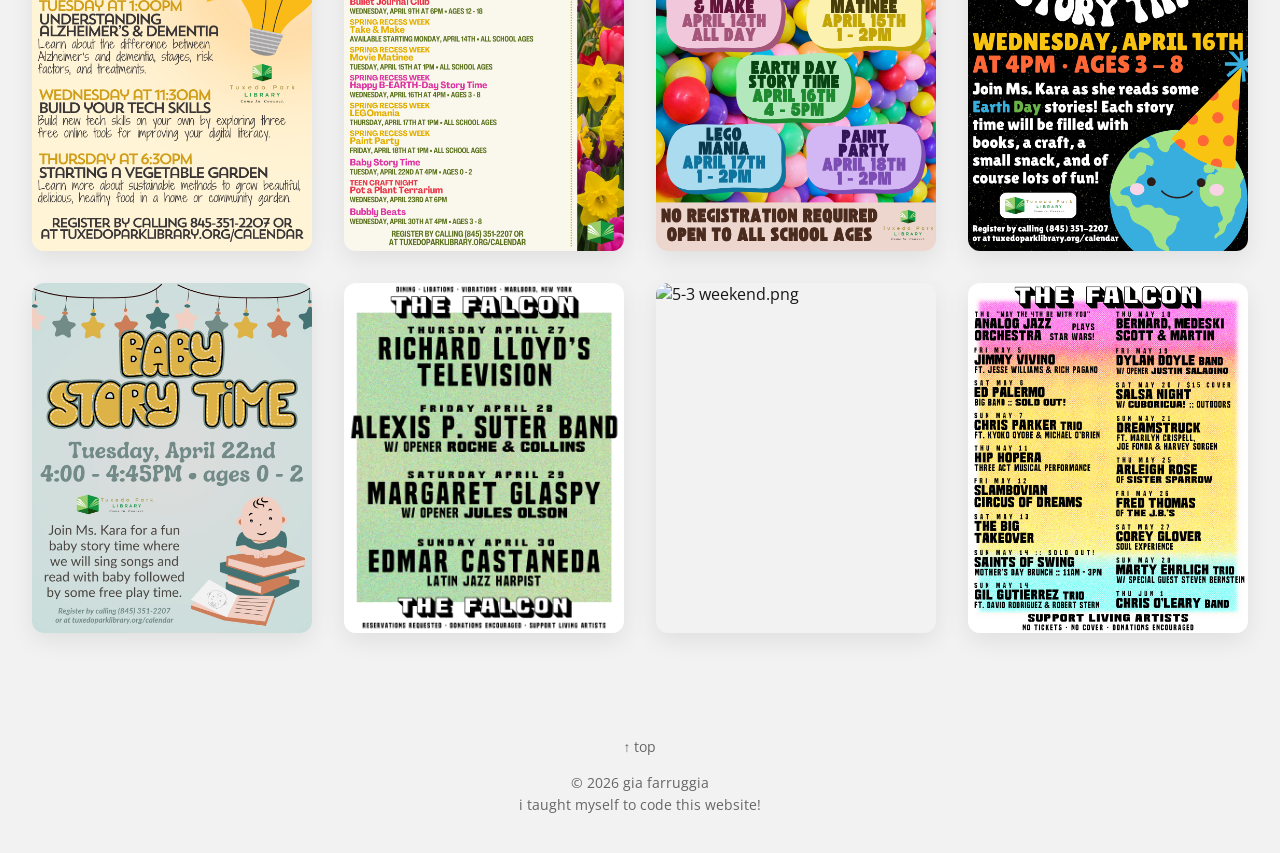
==== commit cdb5159f: "Wrap main gallery in a div for layout structure" ====
--- a/pages/organic-social.html
+++ b/pages/organic-social.html
@@ -55,7 +55,8 @@
 
 </div>
 
-<main class="gallery">
+<div class="page">
+    <main class="gallery">
 
 <img class="gallery-image" src="../assets/organic-social/srp1.png" alt="srp1.png">
 <img class="gallery-image" src="../assets/organic-social/srp2.png" alt="srp2.png">
@@ -79,6 +80,7 @@
 <img class="gallery-image" src="../assets/organic-social/may 23 month lineup ig.png" alt="may 23 month lineup ig.png">
 
 </main>
+</div>
     
     <div class="lightbox" id="lightbox">
     <span class="lightbox-close">&times;</span>
--- a/style.css
+++ b/style.css
@@ -25,6 +25,13 @@
     --link-hover: #ffe6e6;
 }
 
+.page{
+    max-width:1300px;
+    margin:0 auto;
+    padding:0 2rem;
+    box-sizing:border-box;
+}
+
 body{
     margin:0;
     font-family:var(--sans-font);
@@ -38,11 +45,11 @@
 }
 
 .intro{
-    padding:5rem 8vw 1rem;
+    padding:5rem 0 1rem;
     display:flex;
     align-items:flex-start;
     justify-content:space-between;
-    gap:3rem;
+    gap:2rem;
 }
 
 .intro h1{
@@ -57,12 +64,16 @@
     flex:1;
 }
 
-.headshot{
+.desktop-headshot {
     width:220px;
     height:220px;
+    border-radius:50%;
     object-fit:cover;
-    border-radius:50%;
-    flex-shrink:0;
+    margin-top:0;
+}
+
+.mobile-headshot {
+    display:none;
 }
 
 .subtitle {
@@ -86,6 +97,12 @@
     color:var(--bio-text);
 }
 
+.bio::after {
+    content:"";
+    display:table;
+    clear:both;
+}
+
 .gallery-page .bio{
     margin-top:2.5rem;
     max-width:800px;
@@ -150,18 +167,24 @@
     white-space: nowrap;
 }
 
+.homepage-nav {
+    display:grid;
+    grid-template-columns:repeat(4, 1fr);
+    text-align:center;
+}
+
 .grid{
     display:grid;
-    grid-template-columns:repeat(auto-fit,minmax(320px,1fr));
+    grid-template-columns:repeat(3,1fr);
     gap:2rem;
-    padding:1.5rem 8vw 5rem;
+    padding:1.5rem 0 5rem;
 }
 
 .gallery{
     display:grid;
     grid-template-columns:repeat(auto-fit, minmax(280px, 1fr));
     gap:2rem;
-    padding:1.5rem 8vw 5rem;
+    padding:1.5rem 0 5rem;
 }
 
 .gallery img{
@@ -353,7 +376,7 @@
 
 .site-footer{
     text-align:center;
-    padding:1.5rem 8vw;
+    padding:1.5rem 0;
     font-family:var(--sans-font);
     font-size:.85rem;
     color:var(--secondary-text);
@@ -383,6 +406,7 @@
 
 }
 
+/* mobile */
 @media (max-width:700px){
 
     .intro{
@@ -390,8 +414,18 @@
         align-items:flex-start;
     }
 
-    .headshot{
+    .desktop-headshot {
         display:none;
+    }
+
+    .mobile-headshot {
+        display:block;
+        float:right;
+        width:90px;
+        height:90px;
+        border-radius:50%;
+        object-fit:cover;
+        margin:0 0 .5rem 1rem;
     }
 
    .subtitle span:not(.divider){
@@ -410,8 +444,17 @@
         display:inline;
     }
 
+    .homepage-nav {
+        display:flex;
+        justify-content:space-between;
+    }
+
     .divider{
         display:none;
+    }
+
+    .grid{
+    grid-template-columns:1fr;
     }
 
     .calendar-gallery{
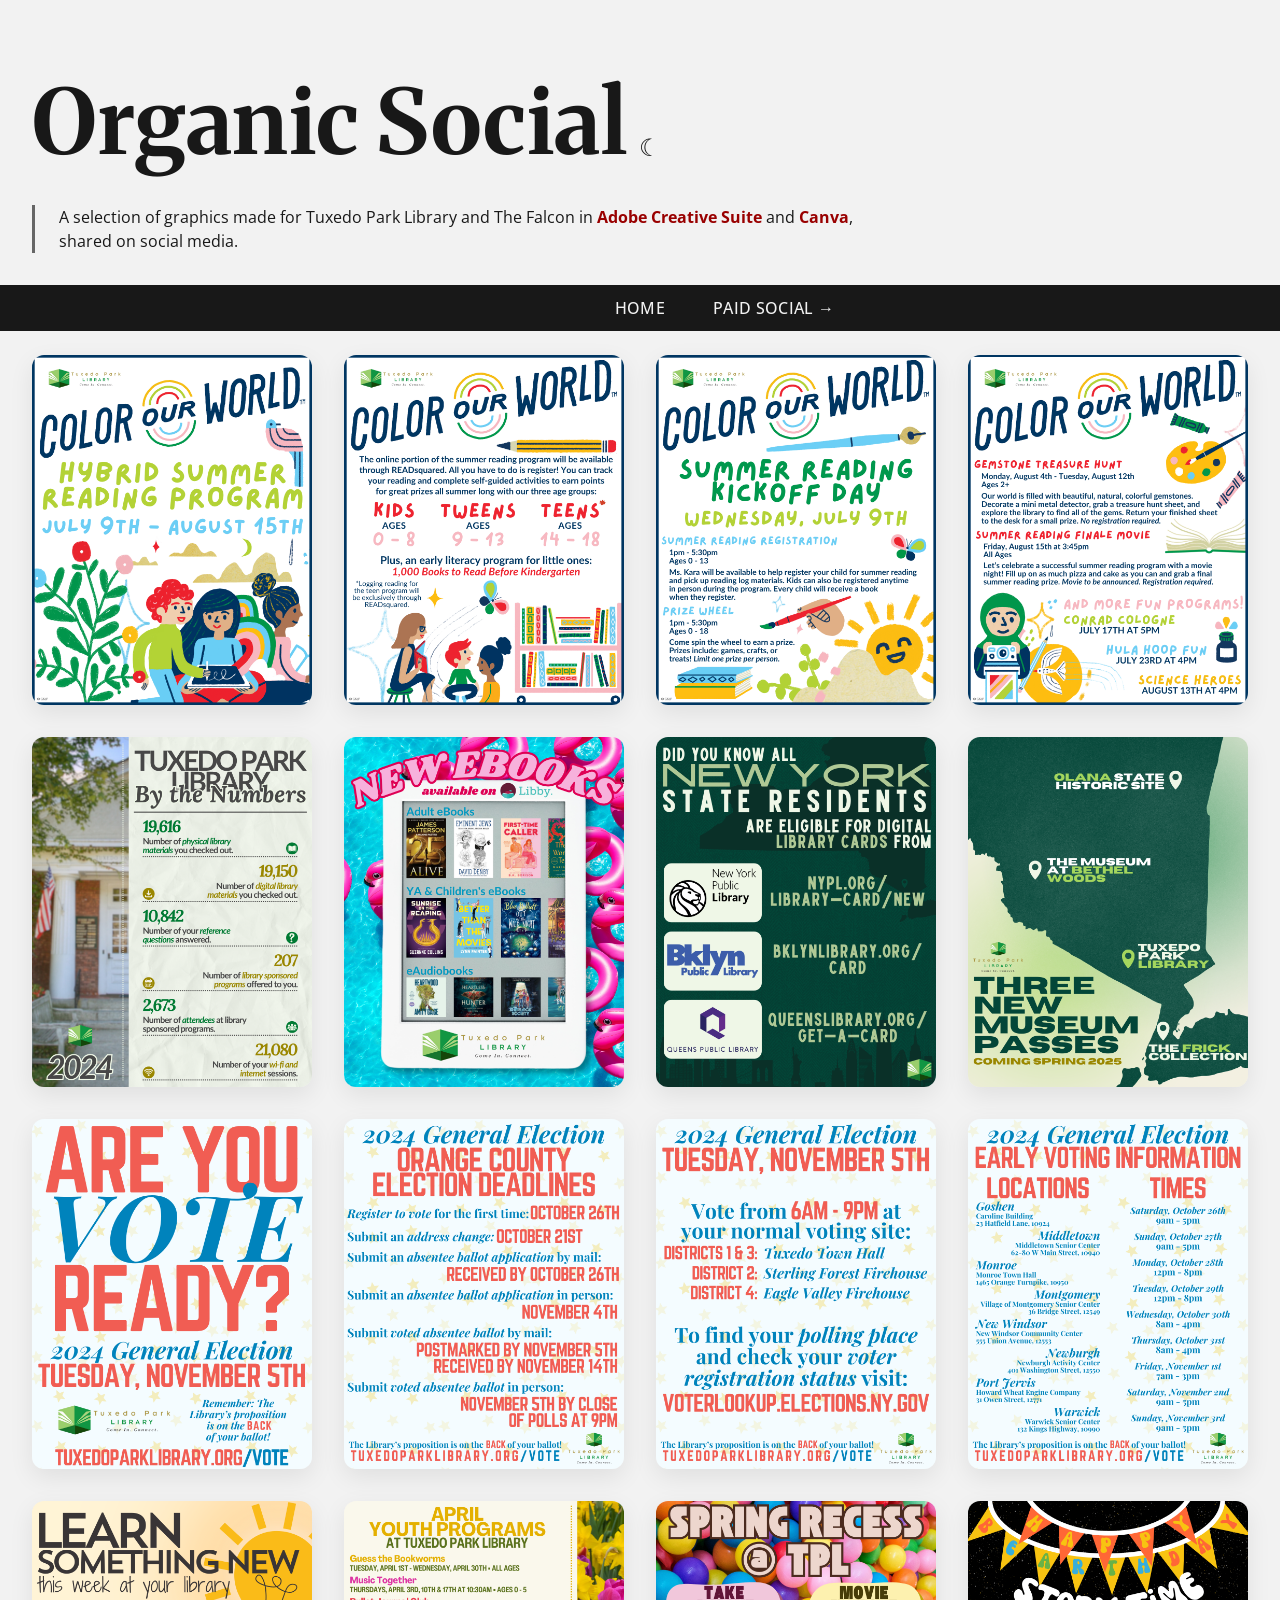
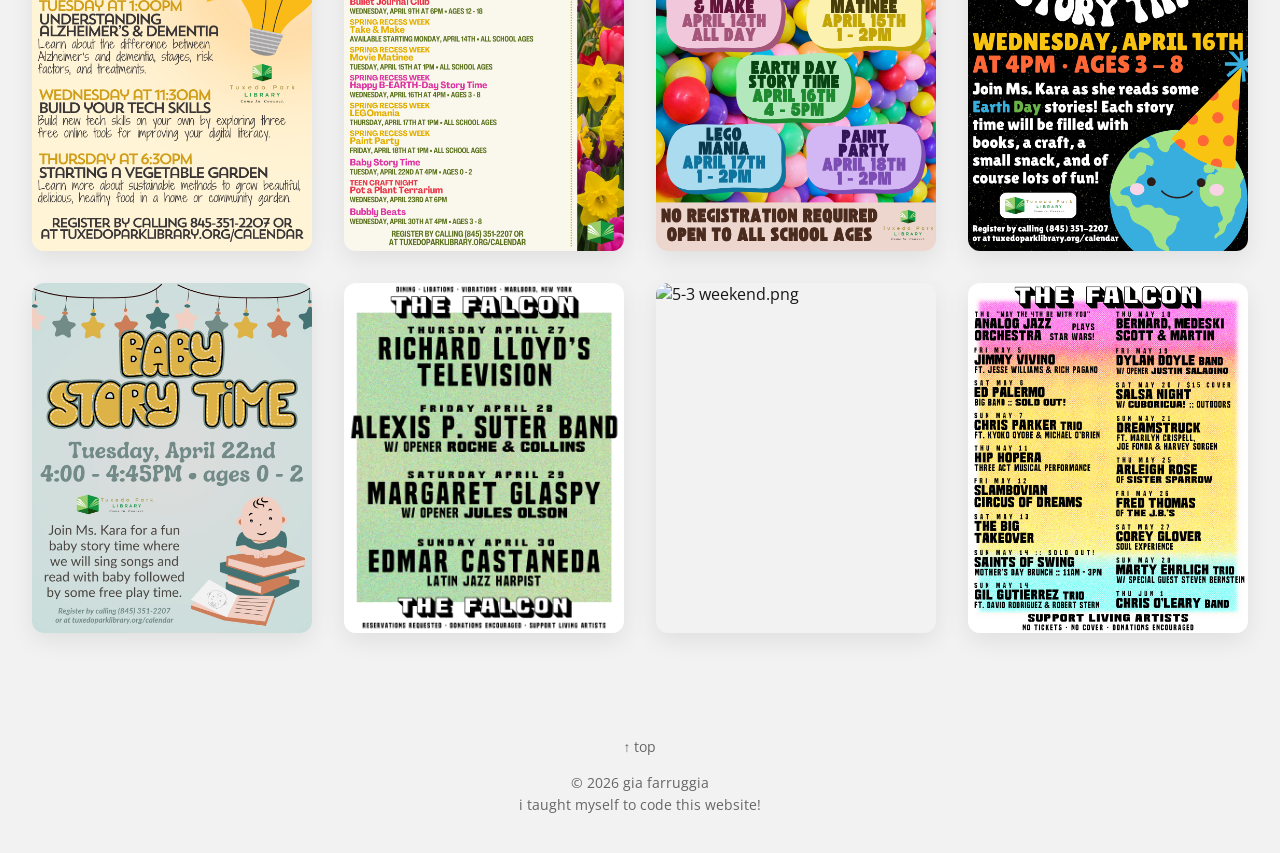
==== commit 62a2738f: "Update organic-social.html" ====
--- a/pages/organic-social.html
+++ b/pages/organic-social.html
@@ -15,7 +15,8 @@
     <link rel="stylesheet" href="../style.css">
 </head>
 
-<body id="top" class="gallery-page">
+<div class="page">
+    <body id="top" class="gallery-page">
 
 <section class="intro">
 
@@ -37,7 +38,7 @@
     </div>
 
 </section>
-
+</div>
 
 <div class="links-bar gallery-nav">
 
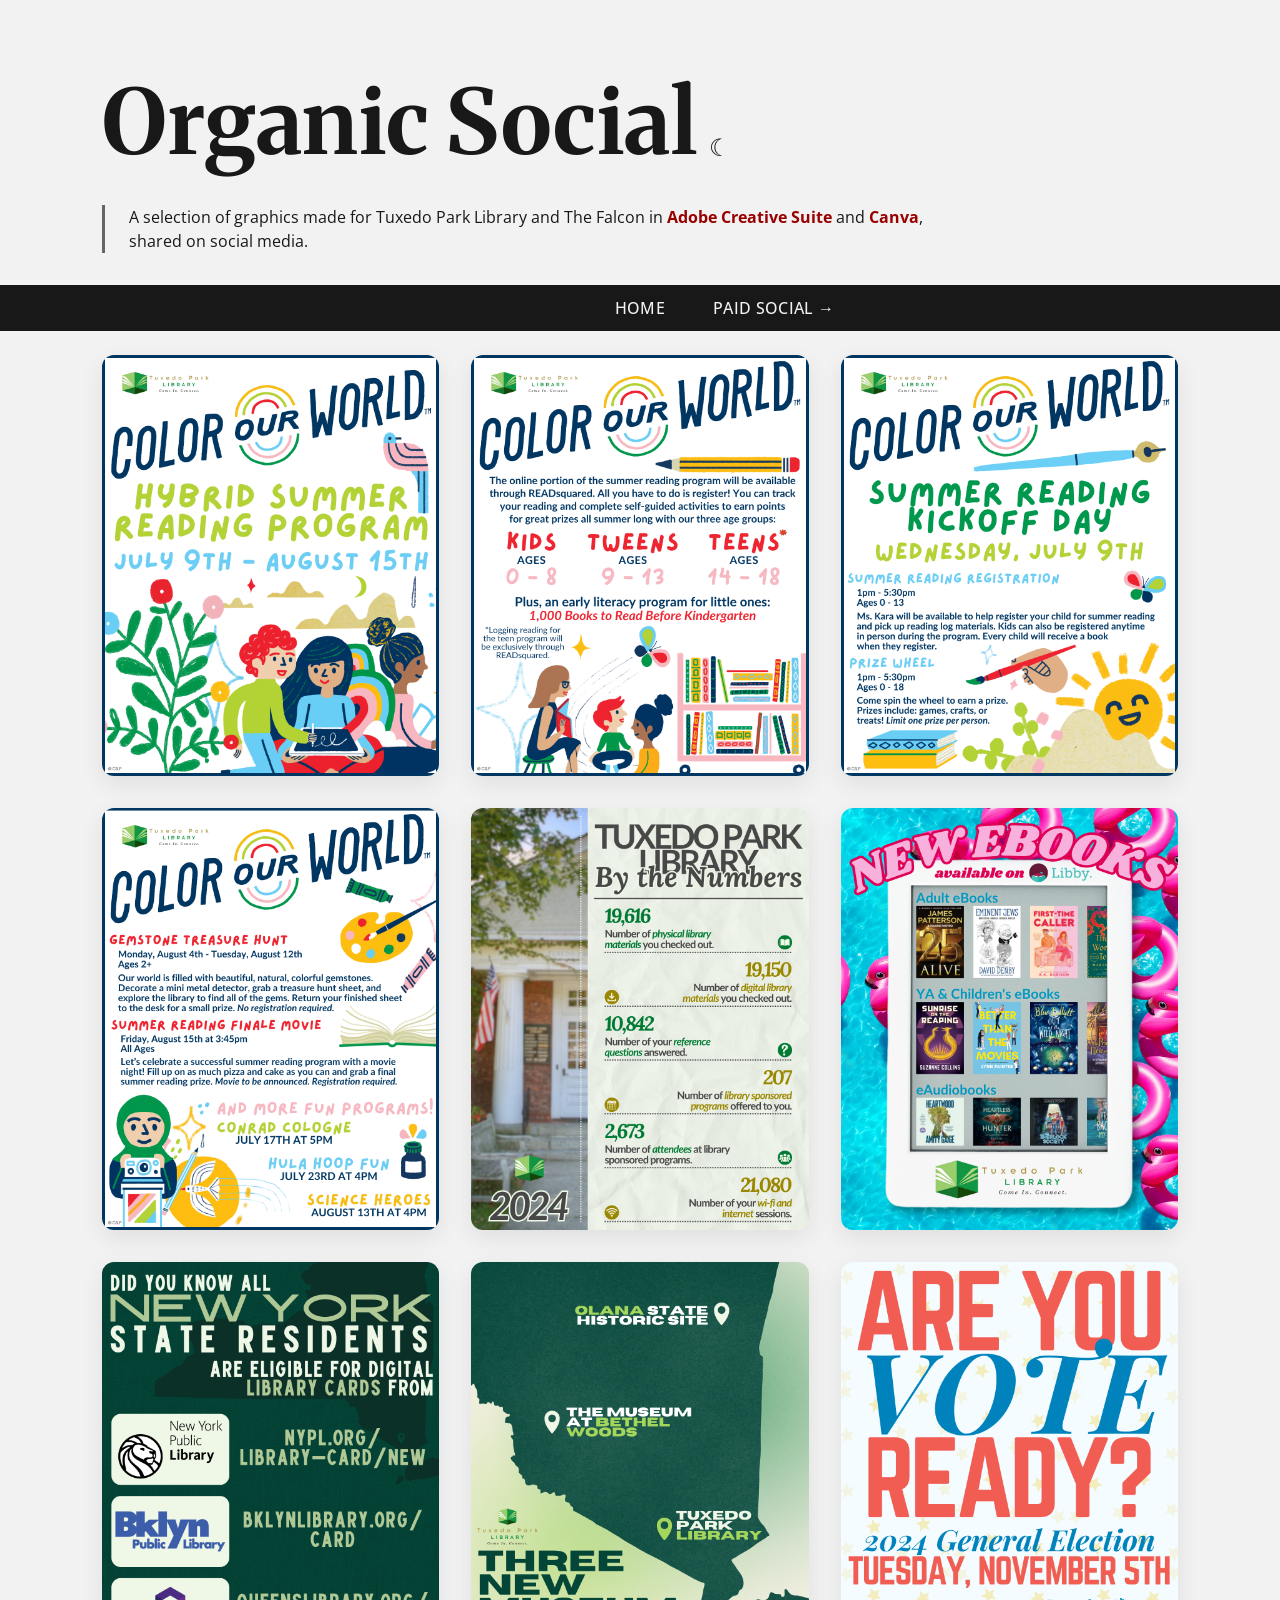
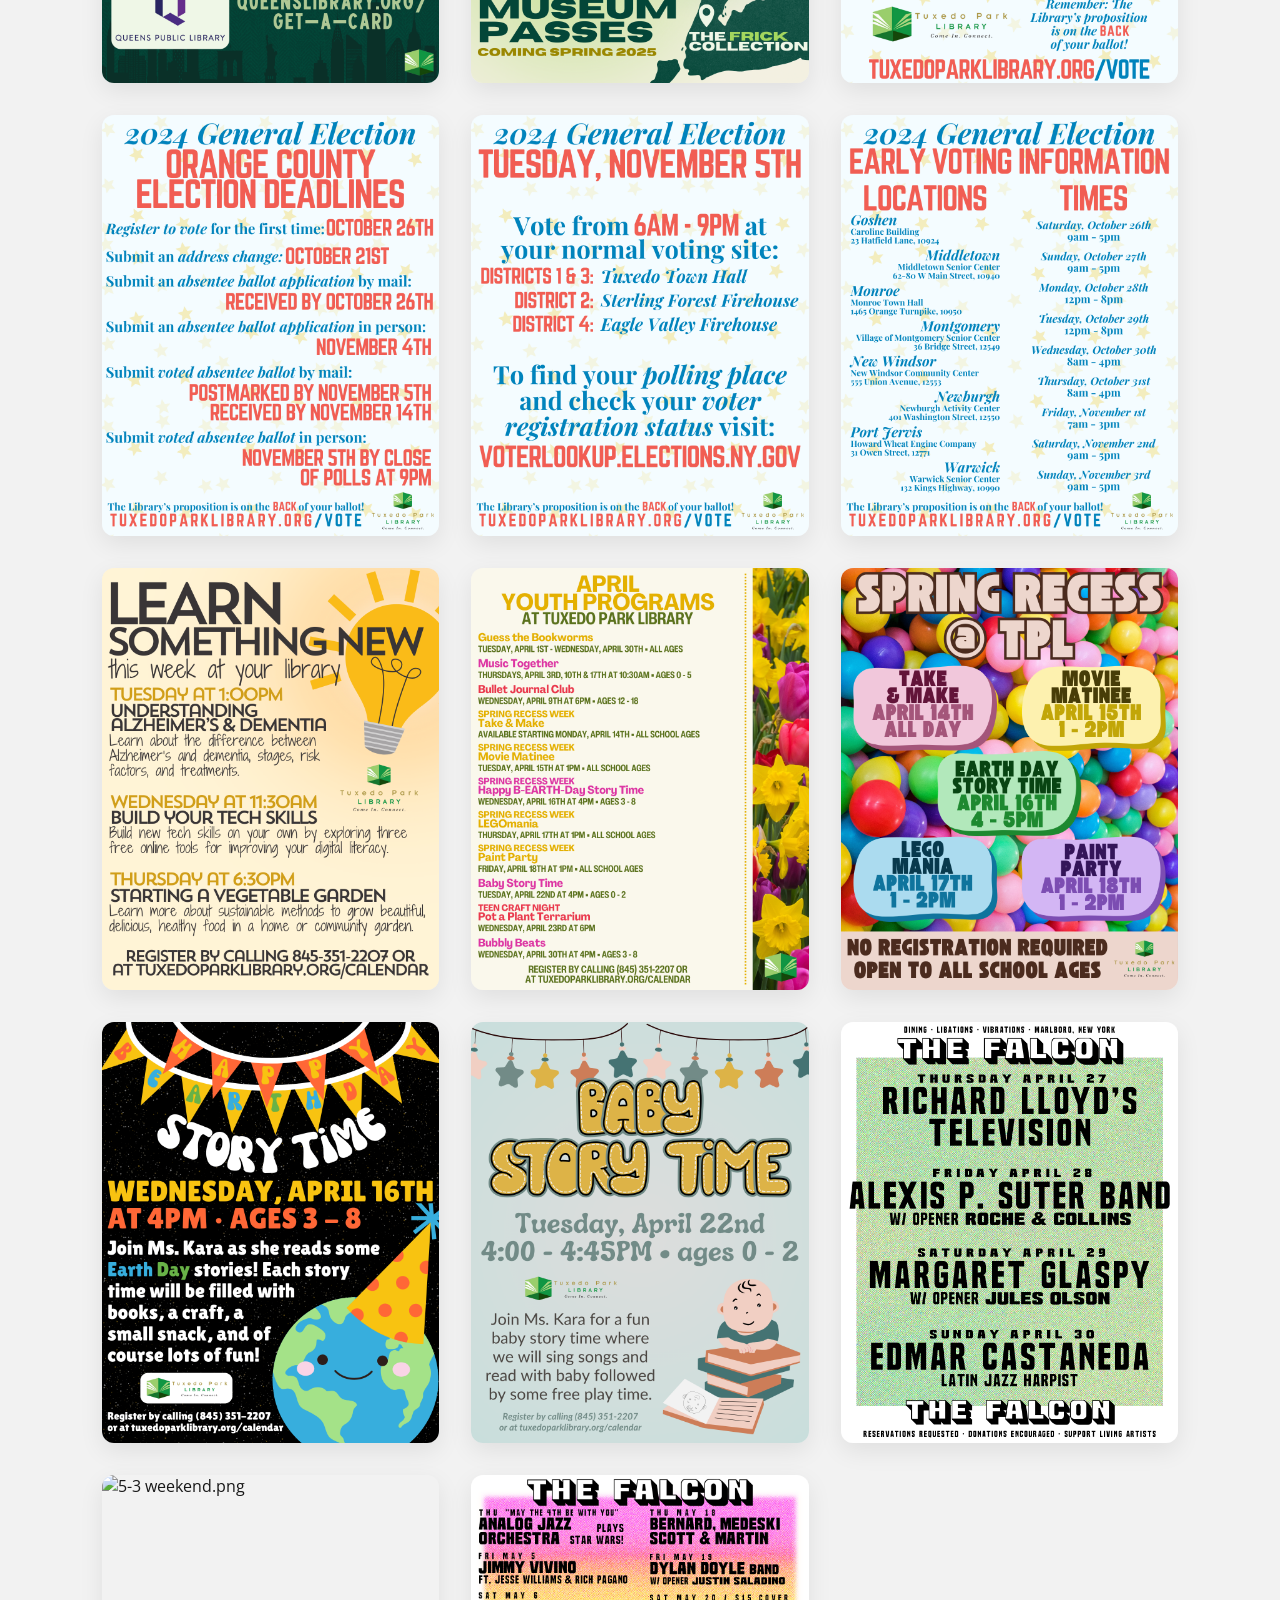
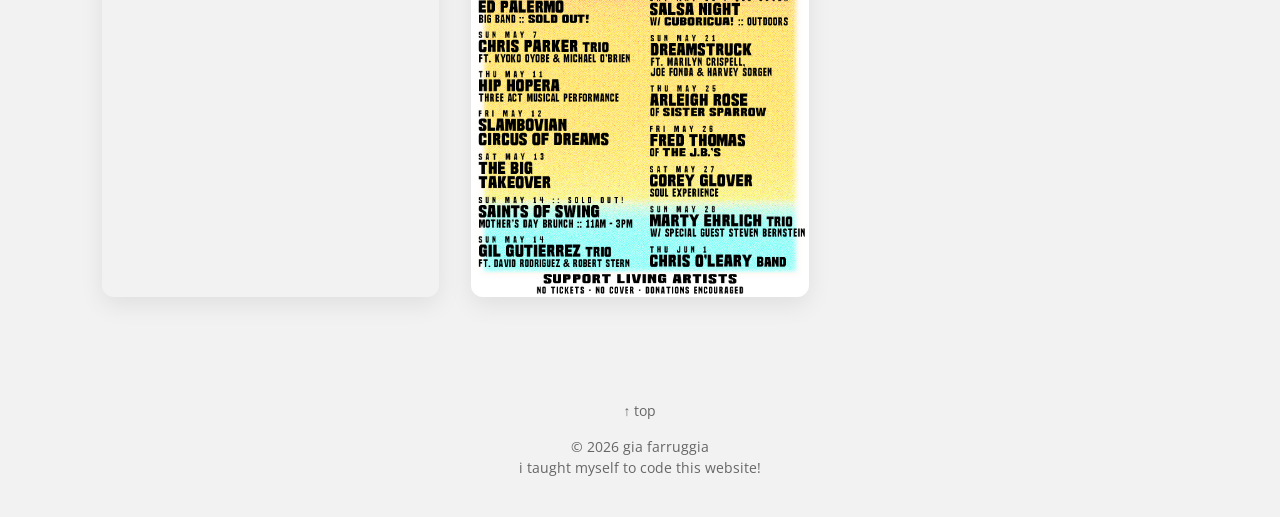
==== commit 508bfd08: "Refactor HTML structure in organic-social page" ====
--- a/pages/organic-social.html
+++ b/pages/organic-social.html
@@ -15,8 +15,7 @@
     <link rel="stylesheet" href="../style.css">
 </head>
 
-<div class="page">
-    <body id="top" class="gallery-page">
+<body id="top" class="gallery-page">
 
 <section class="intro">
 
@@ -38,7 +37,7 @@
     </div>
 
 </section>
-</div>
+
 
 <div class="links-bar gallery-nav">
 
@@ -56,8 +55,7 @@
 
 </div>
 
-<div class="page">
-    <main class="gallery">
+<main class="gallery">
 
 <img class="gallery-image" src="../assets/organic-social/srp1.png" alt="srp1.png">
 <img class="gallery-image" src="../assets/organic-social/srp2.png" alt="srp2.png">
@@ -81,7 +79,6 @@
 <img class="gallery-image" src="../assets/organic-social/may 23 month lineup ig.png" alt="may 23 month lineup ig.png">
 
 </main>
-</div>
     
     <div class="lightbox" id="lightbox">
     <span class="lightbox-close">&times;</span>
--- a/style.css
+++ b/style.css
@@ -25,13 +25,6 @@
     --link-hover: #ffe6e6;
 }
 
-.page{
-    max-width:1300px;
-    margin:0 auto;
-    padding:0 2rem;
-    box-sizing:border-box;
-}
-
 body{
     margin:0;
     font-family:var(--sans-font);
@@ -45,11 +38,11 @@
 }
 
 .intro{
-    padding:5rem 0 1rem;
+    padding:5rem 8vw 1rem;
     display:flex;
     align-items:flex-start;
     justify-content:space-between;
-    gap:2rem;
+    gap:3rem;
 }
 
 .intro h1{
@@ -175,16 +168,16 @@
 
 .grid{
     display:grid;
-    grid-template-columns:repeat(3,1fr);
+    grid-template-columns:repeat(auto-fit,minmax(320px,1fr));
     gap:2rem;
-    padding:1.5rem 0 5rem;
+    padding:1.5rem 8vw 5rem;
 }
 
 .gallery{
     display:grid;
     grid-template-columns:repeat(auto-fit, minmax(280px, 1fr));
     gap:2rem;
-    padding:1.5rem 0 5rem;
+    padding:1.5rem 8vw 5rem;
 }
 
 .gallery img{
@@ -376,7 +369,7 @@
 
 .site-footer{
     text-align:center;
-    padding:1.5rem 0;
+    padding:1.5rem 8vw;
     font-family:var(--sans-font);
     font-size:.85rem;
     color:var(--secondary-text);
@@ -453,10 +446,6 @@
         display:none;
     }
 
-    .grid{
-    grid-template-columns:1fr;
-    }
-
     .calendar-gallery{
         grid-template-columns:1fr;
     }
